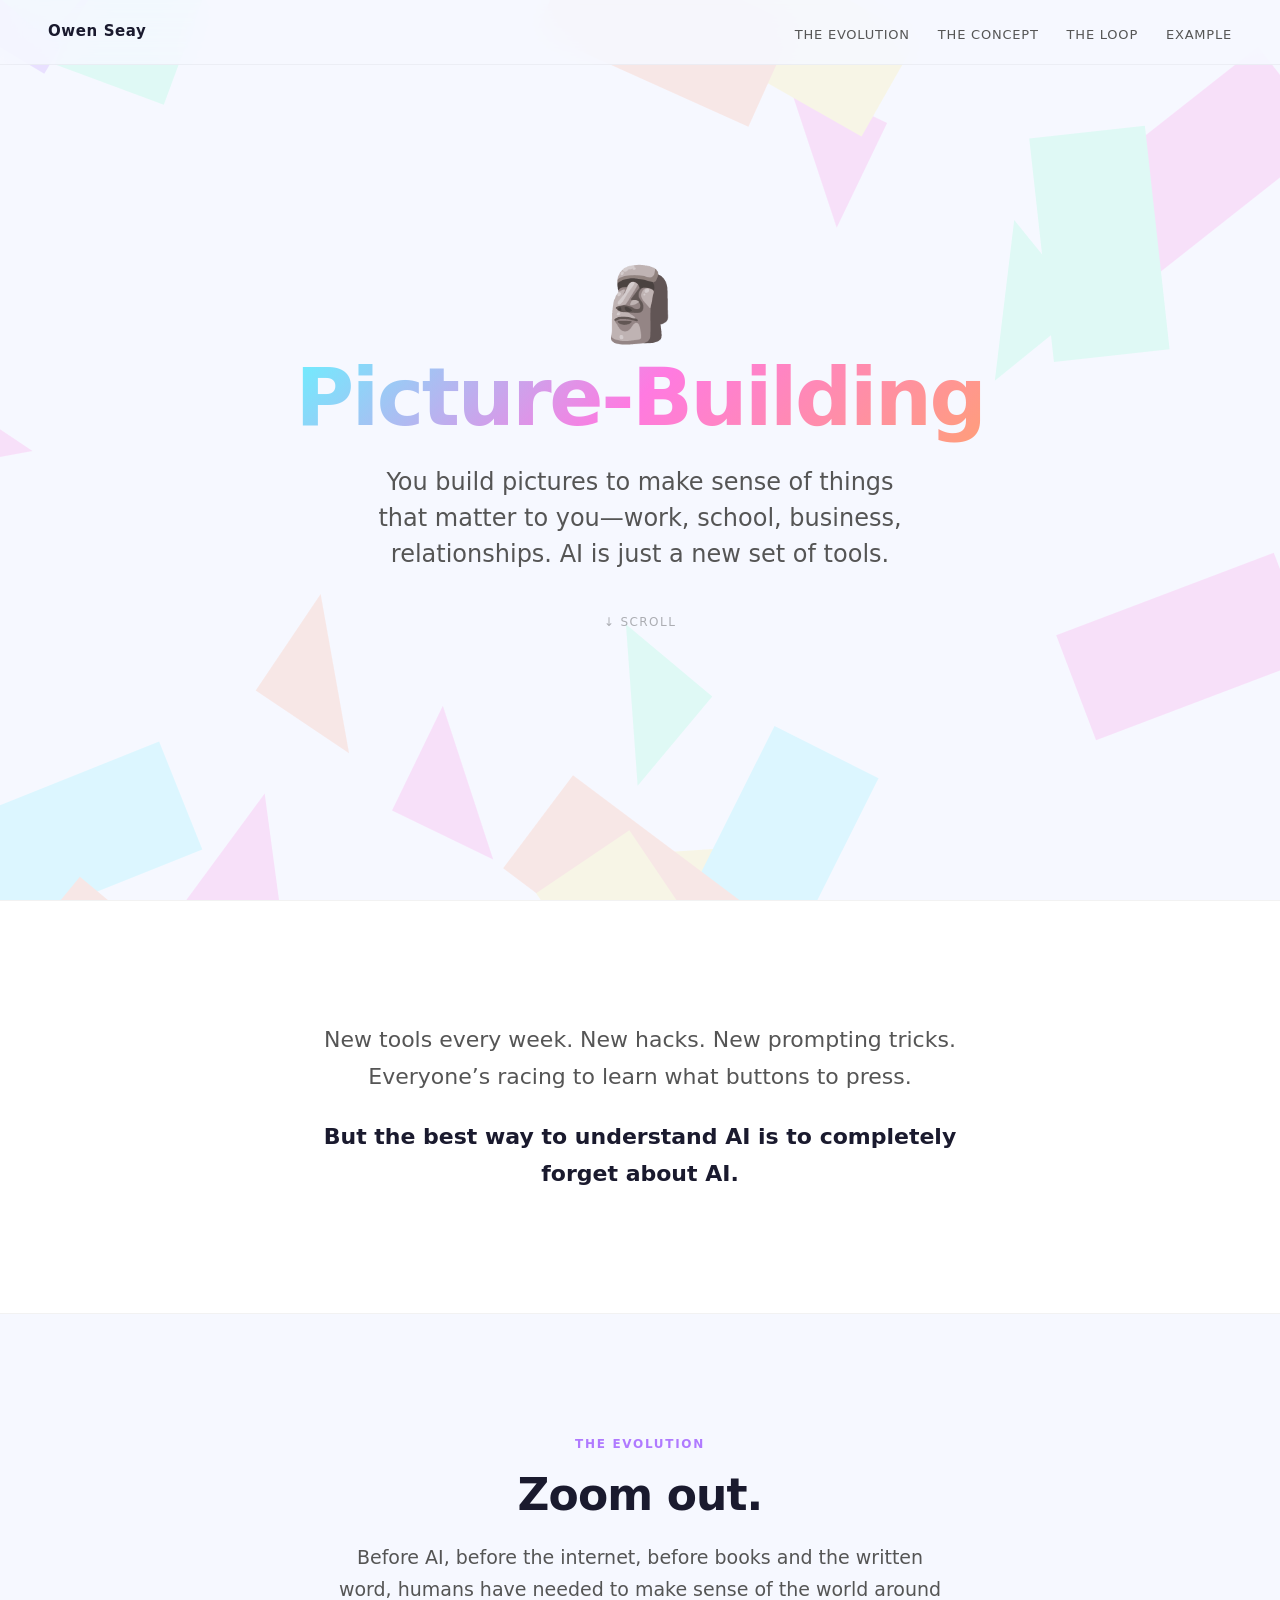
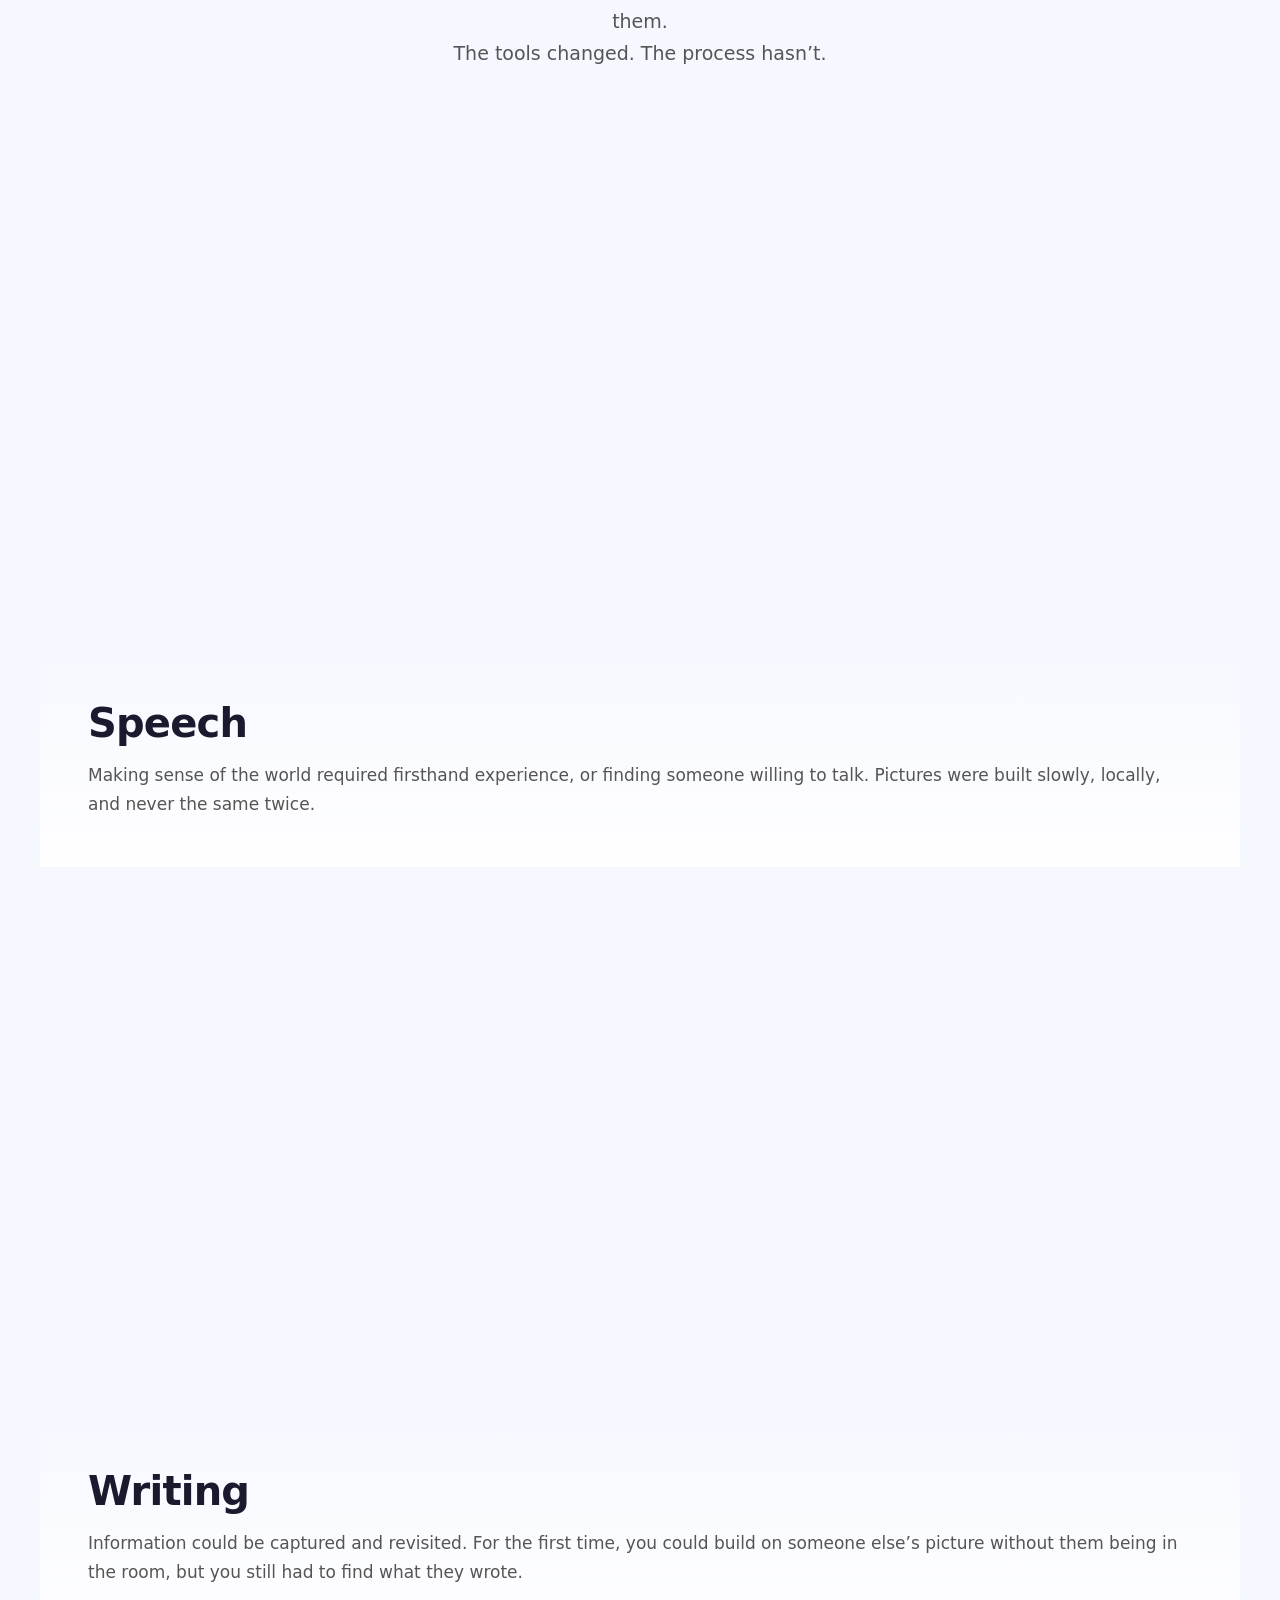
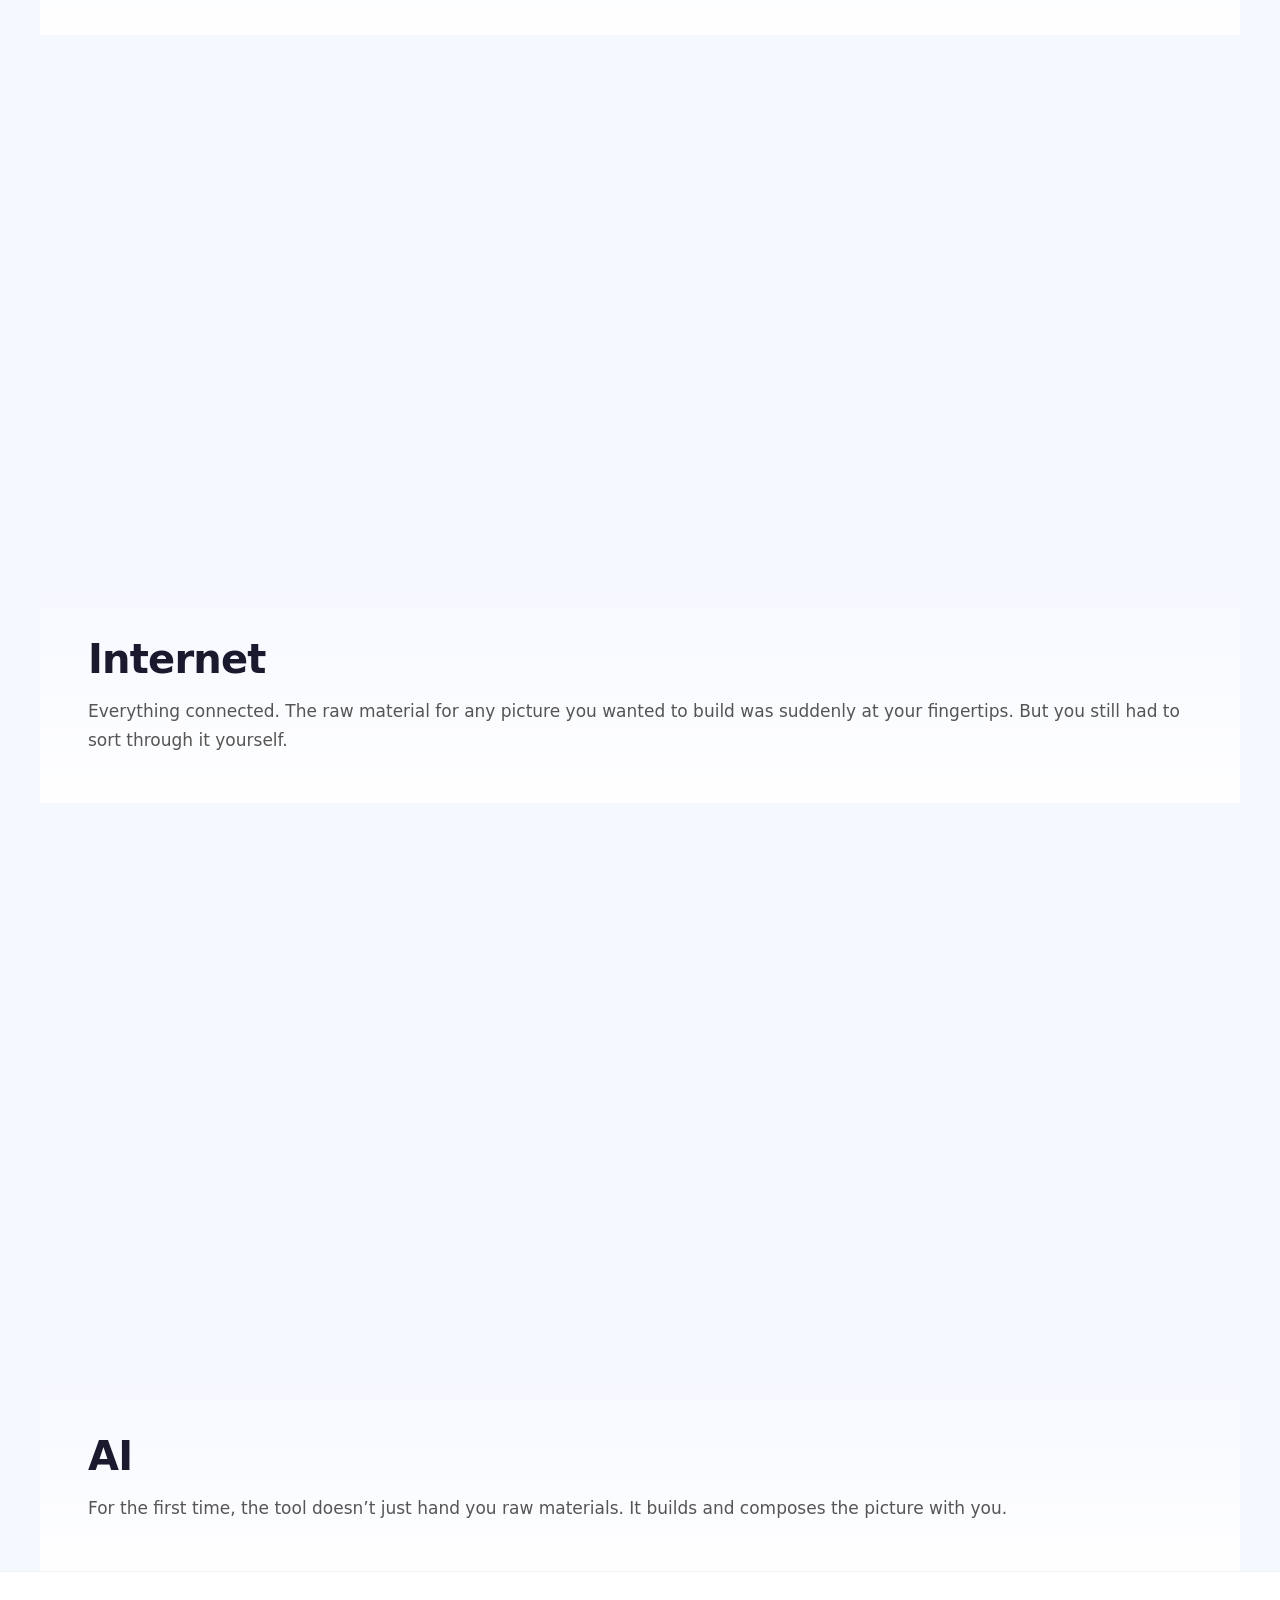
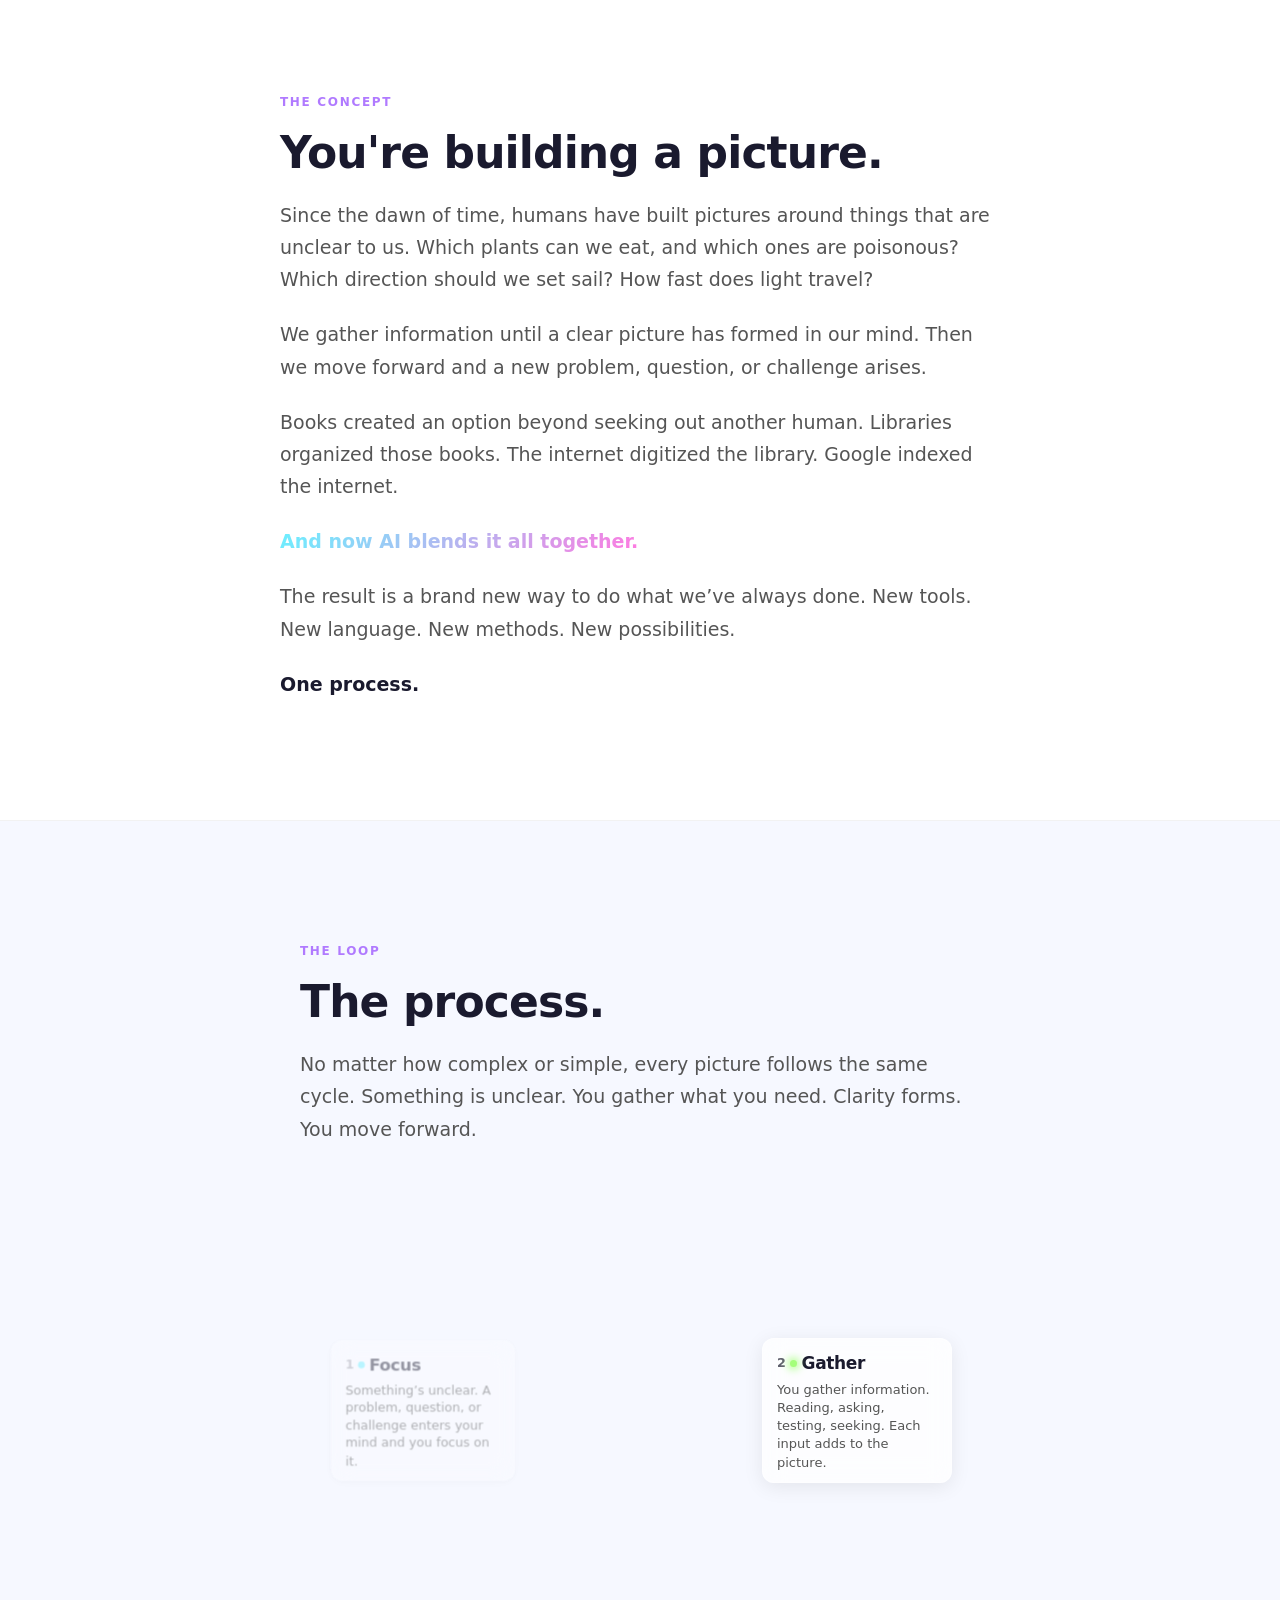
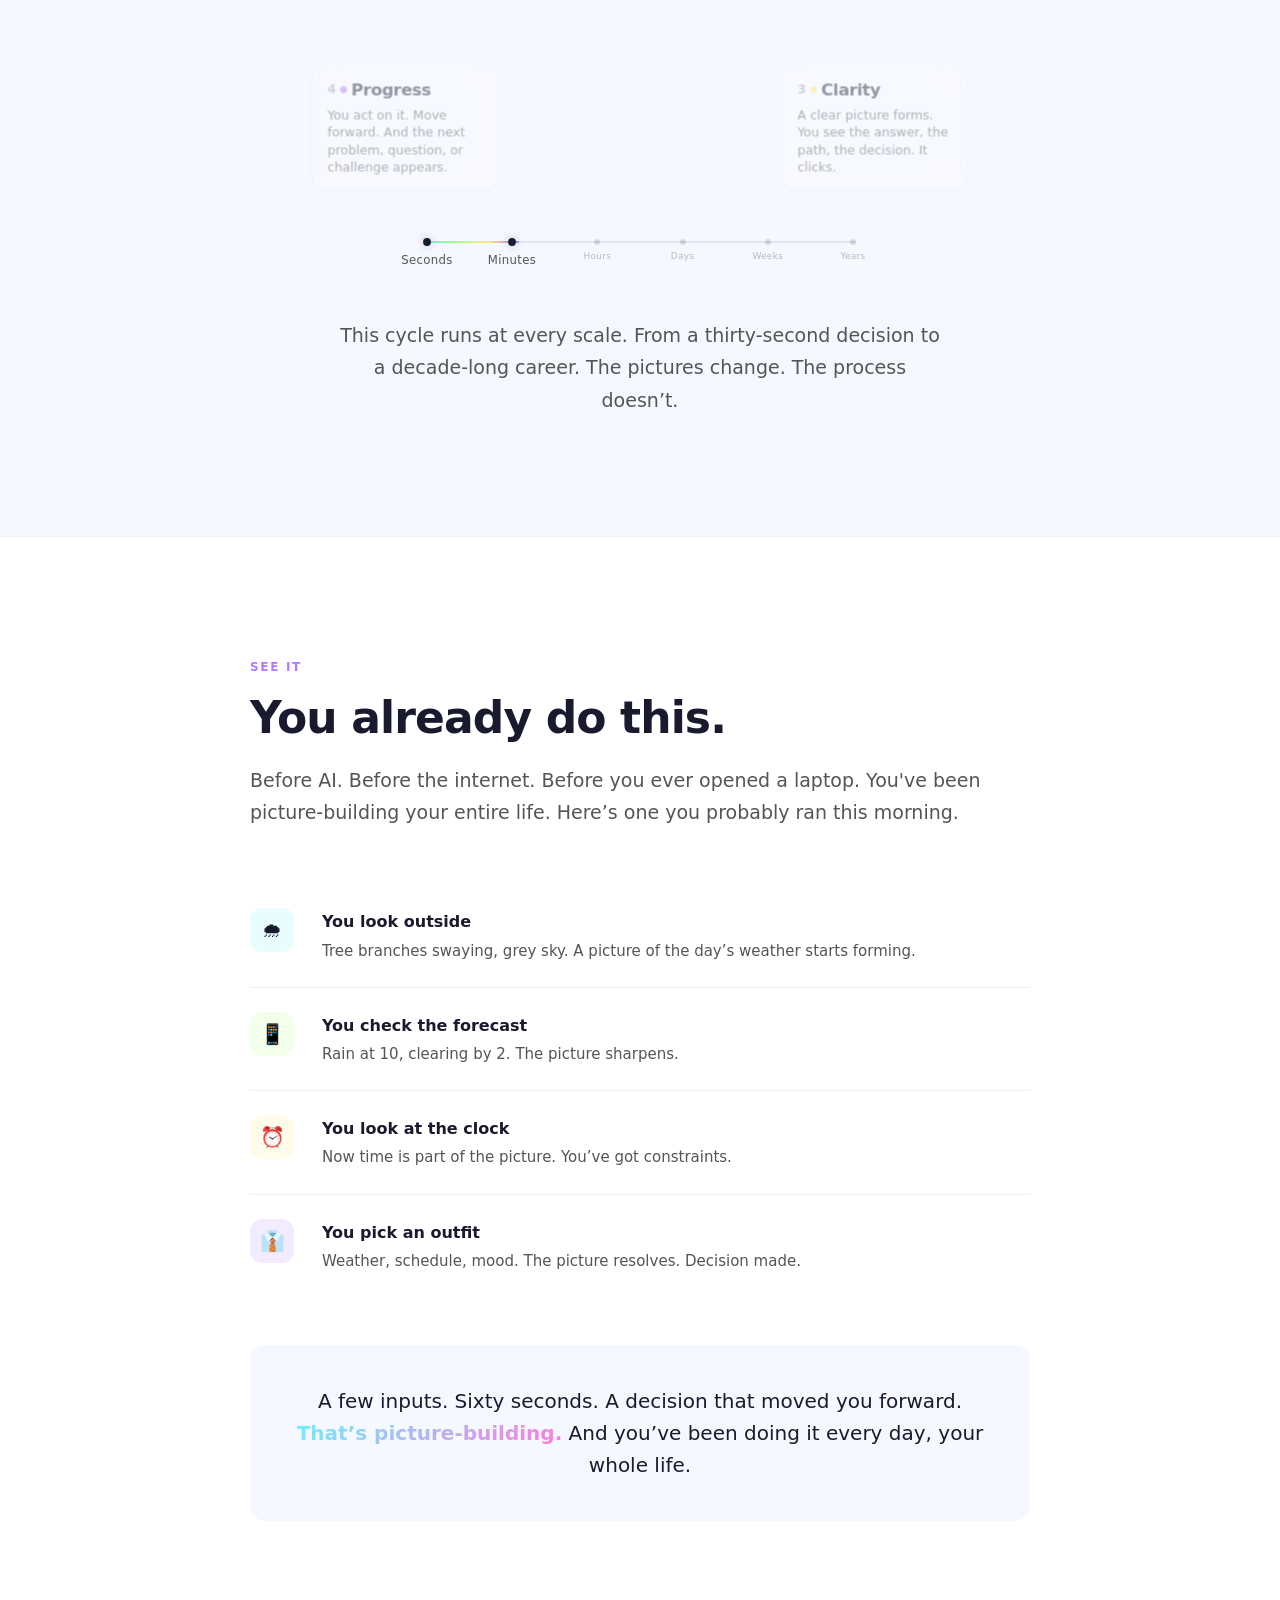
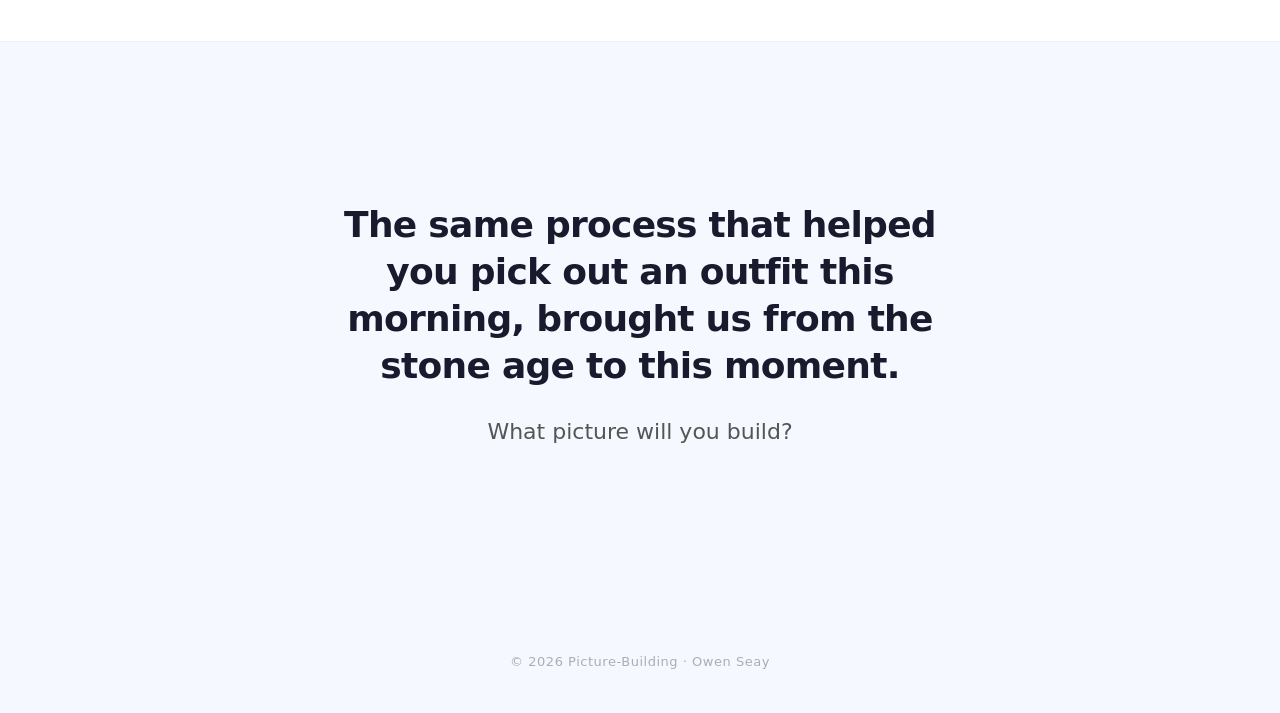
==== picture-building/index.html @ 1e490a8d "Add Picture-Building landing page at /picture-building Co-Authored-By: Claude Opus 4.6 <noreply@anth" ====
<!DOCTYPE html>
<html lang="en">
<head>
  <meta charset="UTF-8" />
  <meta name="viewport" content="width=device-width, initial-scale=1" />
  <title>Picture-Building &mdash; Owen Seay</title>
  <meta name="description" content="You build pictures to make sense of things that matter to you. AI is just a new set of tools." />
  <meta property="og:title" content="Picture-Building" />
  <meta property="og:description" content="You build pictures to make sense of things that matter to you. AI is just a new set of tools." />
  <meta property="og:type" content="website" />
  <meta name="twitter:card" content="summary_large_image" />
  <meta name="twitter:title" content="Picture-Building" />
  <meta name="twitter:description" content="You build pictures to make sense of things that matter to you. AI is just a new set of tools." />
  <style>
    :root {
      --bg: #f6f8ff;
      --fg: #1a1a2e;
      --fg-light: #555;
      --accent-cyan: #6bf0ff;
      --accent-green: #a4ff7a;
      --accent-yellow: #ffea7a;
      --accent-orange: #ff9e7a;
      --accent-purple: #b07aff;
      --accent-pink: #ff7ae1;
      --accent-teal: #7affc9;
      --section-pad: clamp(60px, 10vw, 120px);
      --content-max: 800px;
    }

    *, *::before, *::after { box-sizing: border-box; margin: 0; padding: 0; }

    html {
      scroll-behavior: smooth;
      -webkit-font-smoothing: antialiased;
      -moz-osx-font-smoothing: grayscale;
    }

    body {
      background: var(--bg);
      color: var(--fg);
      font-family: system-ui, -apple-system, 'Segoe UI', Roboto, Helvetica, Arial, sans-serif;
      font-size: clamp(16px, 1.8vw, 19px);
      line-height: 1.7;
      overflow-x: hidden;
    }

    /* ── NAV ── */
    nav {
      position: fixed;
      top: 0; left: 0; right: 0;
      z-index: 100;
      display: flex;
      justify-content: space-between;
      align-items: center;
      padding: 16px clamp(20px, 4vw, 48px);
      background: rgba(246, 248, 255, 0.85);
      backdrop-filter: blur(16px);
      -webkit-backdrop-filter: blur(16px);
      border-bottom: 1px solid rgba(0,0,0,0.04);
      transition: opacity 0.3s;
    }
    nav .logo {
      font-weight: 700;
      font-size: 15px;
      letter-spacing: 0.04em;
      color: var(--fg);
      text-decoration: none;
    }
    nav .nav-links {
      display: flex;
      gap: 28px;
      list-style: none;
    }
    nav .nav-links a {
      font-size: 13px;
      font-weight: 500;
      letter-spacing: 0.06em;
      text-transform: uppercase;
      color: var(--fg-light);
      text-decoration: none;
      transition: color 0.2s;
    }
    nav .nav-links a:hover { color: var(--fg); }

    /* ── HERO ── */
    .hero {
      position: relative;
      min-height: 100vh;
      display: flex;
      flex-direction: column;
      justify-content: center;
      align-items: center;
      text-align: center;
      padding: var(--section-pad) 24px;
      overflow: hidden;
    }
    .hero canvas {
      position: absolute;
      top: 0; left: 0;
      width: 100%; height: 100%;
      opacity: 0.18;
      pointer-events: none;
    }
    .hero-content {
      position: relative;
      z-index: 2;
      max-width: 720px;
    }
    .hero-emoji {
      font-size: clamp(48px, 8vw, 72px);
      line-height: 1;
      margin-bottom: 16px;
    }
    .hero h1 {
      font-size: clamp(42px, 7vw, 80px);
      font-weight: 800;
      line-height: 1.05;
      letter-spacing: -0.03em;
      margin-bottom: 24px;
    }
    .hero h1 .gradient-text {
      background: linear-gradient(135deg, var(--accent-cyan), var(--accent-pink), var(--accent-orange));
      -webkit-background-clip: text;
      -webkit-text-fill-color: transparent;
      background-clip: text;
    }
    .hero .subtitle {
      font-size: clamp(18px, 2.4vw, 24px);
      line-height: 1.5;
      color: var(--fg-light);
      font-weight: 400;
      max-width: 560px;
      margin: 0 auto 40px;
    }
    .hero .scroll-hint {
      font-size: 12px;
      letter-spacing: 0.12em;
      text-transform: uppercase;
      color: rgba(0,0,0,0.3);
      animation: pulse-down 2s ease-in-out infinite;
    }
    @keyframes pulse-down {
      0%, 100% { transform: translateY(0); opacity: 0.4; }
      50% { transform: translateY(6px); opacity: 0.7; }
    }

    /* ── SECTIONS ── */
    section {
      padding: var(--section-pad) 24px;
    }
    .section-inner {
      max-width: var(--content-max);
      margin: 0 auto;
    }

    /* ── THE PROBLEM ── */
    .problem {
      background: #fff;
      border-top: 1px solid rgba(0,0,0,0.05);
      border-bottom: 1px solid rgba(0,0,0,0.05);
    }
    .problem .section-inner {
      max-width: 680px;
      text-align: center;
    }
    .problem p {
      font-size: clamp(18px, 2.2vw, 22px);
      line-height: 1.7;
      color: var(--fg-light);
    }
    .problem p strong {
      color: var(--fg);
      font-weight: 600;
    }

    /* ── SECTION LABELS ── */
    .section-label {
      font-size: 12px;
      font-weight: 600;
      letter-spacing: 0.14em;
      text-transform: uppercase;
      color: var(--accent-purple);
      margin-bottom: 16px;
    }
    .section-title {
      font-size: clamp(28px, 4.5vw, 44px);
      font-weight: 700;
      line-height: 1.15;
      letter-spacing: -0.02em;
      margin-bottom: 20px;
    }
    .section-body {
      color: var(--fg-light);
      max-width: 620px;
    }
    .section-body p + p {
      margin-top: 1em;
    }

    /* ── EVOLUTION TIMELINE ── */
    .evolution {
      padding-bottom: 0;
    }
    .evolution .section-inner {
      max-width: 960px;
      text-align: center;
      margin-bottom: clamp(40px, 6vw, 80px);
    }
    .evolution .section-body {
      margin: 0 auto;
      text-align: center;
    }

    .eras {
      display: grid;
      grid-template-columns: 1fr;
      gap: clamp(24px, 4vw, 48px);
      max-width: 1200px;
      margin: 0 auto;
    }
    .era {
      position: relative;
      width: 100%;
      overflow: hidden;
      max-height: 80vh;
    }
    .era canvas {
      display: block;
      width: 100%;
      aspect-ratio: 4 / 3;
      max-height: 80vh;
      object-fit: contain;
    }
    .era-overlay {
      position: absolute;
      bottom: 0; left: 0; right: 0;
      padding: clamp(20px, 4vw, 48px) clamp(24px, 4vw, 48px);
      background: linear-gradient(to top, rgba(255,255,255,0.95) 0%, rgba(255,255,255,0) 100%);
      pointer-events: none;
    }
    .era-name {
      font-size: clamp(24px, 4vw, 40px);
      font-weight: 700;
      letter-spacing: -0.02em;
      margin-bottom: 4px;
    }
    .era-desc {
      font-size: clamp(14px, 1.8vw, 17px);
      color: var(--fg-light);
      font-weight: 400;
    }

    /* ── THE CONCEPT ── */
    .concept {
      background: #fff;
      border-top: 1px solid rgba(0,0,0,0.05);
      border-bottom: 1px solid rgba(0,0,0,0.05);
    }
    .concept .section-inner {
      max-width: 720px;
    }
    .concept-text p {
      color: var(--fg-light);
    }
    .concept-text p + p {
      margin-top: 1.2em;
    }
    .concept-text p strong {
      color: var(--fg);
    }

    /* ── THE LOOP (How I AI) ── */
    .loop {
      background: var(--bg);
    }
    .loop .section-inner {
      max-width: 900px;
    }
    .loop-intro {
      max-width: 680px;
      margin: 0 auto clamp(40px, 6vw, 64px);
    }
    .loop-intro p {
      color: var(--fg-light);
    }
    .loop-vis {
      position: relative;
      width: 100%;
      max-width: 600px;
      margin: 0 auto;
    }
    .loop-vis canvas {
      display: block;
      width: 100%;
      aspect-ratio: 1 / 1;
    }
    .loop-phases {
      position: absolute;
      inset: 0;
      pointer-events: none;
    }
    .loop-phase {
      position: absolute;
      pointer-events: auto;
      padding: 10px 14px;
      border-radius: 12px;
      background: rgba(255,255,255,0.55);
      backdrop-filter: blur(12px);
      -webkit-backdrop-filter: blur(12px);
      border: 1px solid rgba(255,255,255,0.45);
      box-shadow: 0 2px 12px rgba(0,0,0,0.06);
      transition: opacity 0.8s ease, transform 0.8s ease, box-shadow 0.8s ease, background 0.8s ease;
      opacity: 0.45;
      transform: scale(0.97);
    }
    .loop-phase.active {
      opacity: 1;
      transform: scale(1);
      background: rgba(255,255,255,0.72);
      box-shadow: 0 4px 20px rgba(0,0,0,0.08);
    }
    /* Top-left: Frame */
    .loop-phase:nth-child(1) {
      top: 16%;
      left: -2%;
    }
    /* Top-right: Collaborate */
    .loop-phase:nth-child(2) {
      top: 16%;
      right: -2%;
    }
    /* Bottom-right: Picture */
    .loop-phase:nth-child(3) {
      bottom: 28%;
      right: -5%;
    }
    /* Bottom-left: Progress */
    .loop-phase:nth-child(4) {
      bottom: 28%;
      left: -5%;
    }
    .loop-phase h3 {
      font-size: clamp(13px, 1.8vw, 17px);
      font-weight: 700;
      letter-spacing: -0.02em;
      margin-bottom: 3px;
      color: var(--fg);
      white-space: nowrap;
    }
    .phase-num {
      display: inline-block;
      font-size: 0.75em;
      font-weight: 600;
      opacity: 0.4;
      margin-right: 4px;
      vertical-align: middle;
      position: relative;
      top: -1px;
    }
    .loop-phase.active .phase-num {
      opacity: 0.7;
    }
    .loop-phase .phase-dot {
      display: inline-block;
      width: 7px; height: 7px;
      border-radius: 50%;
      margin-right: 5px;
      vertical-align: middle;
      position: relative;
      top: -1px;
      transition: box-shadow 0.8s ease;
    }
    .loop-phase.active .phase-dot {
      box-shadow: 0 0 8px 2px currentColor;
    }
    .loop-phase:nth-child(1) .phase-dot { background: var(--accent-cyan); color: var(--accent-cyan); }
    .loop-phase:nth-child(2) .phase-dot { background: var(--accent-green); color: var(--accent-green); }
    .loop-phase:nth-child(3) .phase-dot { background: var(--accent-yellow); color: var(--accent-yellow); }
    .loop-phase:nth-child(4) .phase-dot { background: var(--accent-purple); color: var(--accent-purple); }
    .loop-phase p {
      font-size: clamp(10px, 1.3vw, 13px);
      color: var(--fg-light);
      line-height: 1.4;
      max-width: 160px;
      margin: 0;
    }
    /* Timeline bar */
    .loop-timeline {
      position: relative;
      width: 72%;
      margin: 32px auto 0;
      padding-bottom: 22px;
    }
    .timeline-track {
      position: relative;
      height: 2px;
      background: rgba(0,0,0,0.08);
      border-radius: 1px;
      overflow: hidden;
    }
    .timeline-fill {
      position: absolute;
      left: 0; top: 0; bottom: 0;
      width: 0%;
      border-radius: 1px;
      background: linear-gradient(90deg,
        var(--accent-cyan), var(--accent-green),
        var(--accent-yellow), var(--accent-purple));
      transition: width 0.08s linear;
    }
    .timeline-nodes {
      display: flex;
      justify-content: space-between;
      position: relative;
      top: -4px;
    }
    .timeline-node {
      position: relative;
      width: 6px; height: 6px;
      border-radius: 50%;
      background: rgba(0,0,0,0.12);
      transition: background 0.4s ease, box-shadow 0.4s ease, transform 0.4s ease;
    }
    .timeline-node.lit {
      background: var(--fg);
      transform: scale(1.3);
      box-shadow: 0 0 6px 1px rgba(100,100,140,0.25);
    }
    .timeline-node::after {
      content: attr(data-label);
      position: absolute;
      top: 10px;
      left: 50%;
      transform: translateX(-50%);
      font-size: 9px;
      letter-spacing: 0.03em;
      color: rgba(0,0,0,0.25);
      white-space: nowrap;
      transition: color 0.4s ease;
    }
    .timeline-node.lit::after {
      color: var(--fg-light);
    }

    @media (max-width: 600px) {
      .loop-phases {
        position: relative !important;
        inset: auto !important;
        display: grid;
        grid-template-columns: 1fr 1fr;
        gap: 10px;
        margin-top: 24px;
        pointer-events: auto;
      }
      .loop-phase,
      .loop-phase:nth-child(1),
      .loop-phase:nth-child(2),
      .loop-phase:nth-child(3),
      .loop-phase:nth-child(4) {
        position: relative !important;
        top: auto !important; bottom: auto !important;
        left: auto !important; right: auto !important;
        padding: 10px 12px;
        border-radius: 10px;
        opacity: 0.55;
        transform: none;
      }
      .loop-phase.active {
        transform: none;
      }
      .loop-phase p {
        font-size: 11px;
        max-width: none;
      }
      .loop-vis { max-width: 400px; }
      .loop-timeline { width: 85%; }
      .timeline-node::after { font-size: 7px; }
    }

    /* ── EXAMPLE ── */
    .example {
      background: #fff;
      border-top: 1px solid rgba(0,0,0,0.05);
      border-bottom: 1px solid rgba(0,0,0,0.05);
    }
    .example .section-inner {
      max-width: 780px;
    }
    .example-intro {
      margin-bottom: clamp(32px, 5vw, 56px);
    }
    .example-intro p {
      color: var(--fg-light);
    }
    .example-steps {
      display: grid;
      gap: 0;
      position: relative;
    }
    .example-step {
      display: grid;
      grid-template-columns: 56px 1fr;
      gap: 16px;
      padding: 24px 0;
      border-bottom: 1px solid rgba(0,0,0,0.06);
    }
    .example-step:last-child { border-bottom: none; }
    .example-step .step-icon {
      width: 44px; height: 44px;
      border-radius: 12px;
      display: grid;
      place-items: center;
      font-size: 20px;
      flex-shrink: 0;
    }
    .example-step:nth-child(1) .step-icon { background: rgba(107, 240, 255, 0.15); }
    .example-step:nth-child(2) .step-icon { background: rgba(164, 255, 122, 0.15); }
    .example-step:nth-child(3) .step-icon { background: rgba(255, 234, 122, 0.15); }
    .example-step:nth-child(4) .step-icon { background: rgba(176, 122, 255, 0.15); }
    .example-step h4 {
      font-size: 16px;
      font-weight: 600;
      margin-bottom: 4px;
    }
    .example-step p {
      font-size: 15px;
      color: var(--fg-light);
      line-height: 1.55;
    }
    .example-punchline {
      margin-top: clamp(32px, 5vw, 48px);
      padding: clamp(24px, 4vw, 40px);
      background: var(--bg);
      border-radius: 16px;
      text-align: center;
    }
    .example-punchline p {
      font-size: clamp(17px, 2vw, 20px);
      line-height: 1.6;
      color: var(--fg);
      font-weight: 500;
    }
    .example-punchline p strong {
      background: linear-gradient(135deg, var(--accent-cyan), var(--accent-pink));
      -webkit-background-clip: text;
      -webkit-text-fill-color: transparent;
      background-clip: text;
    }

    /* ── KICKER ── */
    .kicker {
      text-align: center;
      padding: clamp(80px, 14vw, 160px) 24px;
    }
    .kicker .section-inner {
      max-width: 640px;
    }
    .kicker blockquote {
      font-size: clamp(22px, 3.5vw, 36px);
      font-weight: 700;
      line-height: 1.3;
      letter-spacing: -0.02em;
      border: none;
      padding: 0;
      margin: 0 0 20px;
    }
    .kicker .attr {
      font-size: 14px;
      color: var(--fg-light);
      letter-spacing: 0.04em;
    }

    /* ── FOOTER ── */
    footer {
      text-align: center;
      padding: 40px 24px;
      font-size: 13px;
      color: rgba(0,0,0,0.3);
      letter-spacing: 0.04em;
    }

    /* ── RESPONSIVE ── */
    @media (max-width: 600px) {
      nav .nav-links { gap: 16px; }
      nav .nav-links a { font-size: 11px; }
      .loop-steps { grid-template-columns: 1fr; }
      .example-step { grid-template-columns: 44px 1fr; gap: 12px; }
    }

    /* ── FADE-IN ANIMATION ── */
    .fade-in {
      opacity: 0;
      transform: translateY(24px);
      transition: opacity 0.6s ease-out, transform 0.6s ease-out;
    }
    .fade-in.visible {
      opacity: 1;
      transform: translateY(0);
    }
  </style>
</head>
<body>

  <!-- NAV -->
  <nav>
    <a href="#" class="logo">Owen Seay</a>
    <ul class="nav-links">
      <li><a href="#evolution">The Evolution</a></li>
      <li><a href="#concept">The Concept</a></li>
      <li><a href="#loop">The Loop</a></li>
      <li><a href="#example">Example</a></li>
    </ul>
  </nav>

  <!-- HERO -->
  <section class="hero">
    <canvas id="hero-canvas"></canvas>
    <div class="hero-content fade-in">
      <div class="hero-emoji">&#x1F5FF;</div>
      <h1><span class="gradient-text">Picture-Building</span></h1>
      <p class="subtitle">You build pictures to make sense of things that matter to you&mdash;work, school, business, relationships. AI is just a new set of tools.</p>
      <div class="scroll-hint">&darr; Scroll</div>
    </div>
  </section>

  <!-- THE PROBLEM -->
  <section class="problem">
    <div class="section-inner fade-in">
      <p>New tools every week. New hacks. New prompting tricks. Everyone&rsquo;s racing to learn what buttons to press.</p>
      <p style="margin-top:1em;"><strong>But the best way to understand AI is to completely forget about AI.</strong></p>
    </div>
  </section>

  <!-- THE EVOLUTION -->
  <section class="evolution" id="evolution">
    <div class="section-inner fade-in">
      <div class="section-label">The Evolution</div>
      <h2 class="section-title">Zoom out.</h2>
      <div class="section-body">
        <p>Before AI, before the internet, before books and the written word, humans have needed to make sense of the world around them.<br>The tools changed. The process hasn&rsquo;t.</p>
      </div>
    </div>

    <div class="eras">
      <!-- Speech -->
      <div class="era fade-in">
        <canvas id="era-speech" data-era="speech"></canvas>
        <div class="era-overlay">
          <div class="era-name">Speech</div>
          <div class="era-desc">Making sense of the world required firsthand experience, or finding someone willing to talk. Pictures were built slowly, locally, and never the same twice.</div>
        </div>
      </div>

      <!-- Writing -->
      <div class="era fade-in">
        <canvas id="era-writing" data-era="writing"></canvas>
        <div class="era-overlay">
          <div class="era-name">Writing</div>
          <div class="era-desc">Information could be captured and revisited. For the first time, you could build on someone else&rsquo;s picture without them being in the room, but you still had to find what they wrote.</div>
        </div>
      </div>

      <!-- Internet -->
      <div class="era fade-in">
        <canvas id="era-internet" data-era="internet"></canvas>
        <div class="era-overlay">
          <div class="era-name">Internet</div>
          <div class="era-desc">Everything connected. The raw material for any picture you wanted to build was suddenly at your fingertips. But you still had to sort through it yourself.</div>
        </div>
      </div>

      <!-- AI -->
      <div class="era fade-in">
        <canvas id="era-ai" data-era="ai"></canvas>
        <div class="era-overlay">
          <div class="era-name">AI</div>
          <div class="era-desc">For the first time, the tool doesn&rsquo;t just hand you raw materials. It builds and composes the picture with you.</div>
        </div>
      </div>
    </div>
  </section>

  <!-- THE CONCEPT -->
  <section class="concept" id="concept">
    <div class="section-inner fade-in">
      <div class="section-label">The Concept</div>
      <h2 class="section-title">You're building a picture.</h2>
      <div class="concept-text">
        <p>Since the dawn of time, humans have built pictures around things that are unclear to us. Which plants can we eat, and which ones are poisonous? Which direction should we set sail? How fast does light travel?</p>
        <p>We gather information until a clear picture has formed in our mind. Then we move forward and a new problem, question, or challenge arises.</p>
        <p>Books created an option beyond seeking out another human. Libraries organized those books. The internet digitized the library. Google indexed the internet.</p>
        <p><strong style="background: linear-gradient(135deg, var(--accent-cyan), var(--accent-pink)); -webkit-background-clip: text; -webkit-text-fill-color: transparent; background-clip: text;">And now AI blends it all together.</strong></p>
        <p>The result is a brand new way to do what we&rsquo;ve always done. New tools. New language. New methods. New possibilities.</p>
        <p><strong>One process.</strong></p>
      </div>
    </div>
  </section>

  <!-- THE LOOP (How I AI) -->
  <section class="loop" id="loop">
    <div class="section-inner">
      <div class="loop-intro fade-in">
        <div class="section-label">The Loop</div>
        <h2 class="section-title">The process.</h2>
        <p>No matter how complex or simple, every picture follows the same cycle. Something is unclear. You gather what you need. Clarity forms. You move forward.</p>
      </div>

      <div class="loop-vis fade-in">
        <canvas id="loop-canvas"></canvas>
        <div class="loop-timeline">
          <div class="timeline-track">
            <div class="timeline-fill"></div>
          </div>
          <div class="timeline-nodes">
            <div class="timeline-node" data-label="Seconds"></div>
            <div class="timeline-node" data-label="Minutes"></div>
            <div class="timeline-node" data-label="Hours"></div>
            <div class="timeline-node" data-label="Days"></div>
            <div class="timeline-node" data-label="Weeks"></div>
            <div class="timeline-node" data-label="Years"></div>
          </div>
        </div>
        <div class="loop-phases">
          <div class="loop-phase active">
            <h3><span class="phase-num">1</span><span class="phase-dot"></span>Focus</h3>
            <p>Something&rsquo;s unclear. A problem, question, or challenge enters your mind and you focus on it.</p>
          </div>
          <div class="loop-phase">
            <h3><span class="phase-num">2</span><span class="phase-dot"></span>Gather</h3>
            <p>You gather information. Reading, asking, testing, seeking. Each input adds to the picture.</p>
          </div>
          <div class="loop-phase">
            <h3><span class="phase-num">3</span><span class="phase-dot"></span>Clarity</h3>
            <p>A clear picture forms. You see the answer, the path, the decision. It clicks.</p>
          </div>
          <div class="loop-phase">
            <h3><span class="phase-num">4</span><span class="phase-dot"></span>Progress</h3>
            <p>You act on it. Move forward. And the next problem, question, or challenge appears.</p>
          </div>
        </div>
        <div class="loop-footer fade-in" style="max-width:620px; margin:clamp(32px,5vw,48px) auto 0; text-align:center;">
          <p style="color:var(--fg-light);">This cycle runs at every scale. From a thirty-second decision to a decade-long career. The pictures change. The process doesn&rsquo;t.</p>
        </div>
      </div>
    </div>
  </section>

  <!-- EXAMPLE -->
  <section class="example" id="example">
    <div class="section-inner">
      <div class="example-intro fade-in">
        <div class="section-label">See It</div>
        <h2 class="section-title">You already do this.</h2>
        <p>Before AI. Before the internet. Before you ever opened a laptop. You've been picture-building your entire life. Here&rsquo;s one you probably ran this morning.</p>
      </div>

      <div class="example-steps fade-in">
        <div class="example-step">
          <div class="step-icon">&#x1F327;</div>
          <div>
            <h4>You look outside</h4>
            <p>Tree branches swaying, grey sky. A picture of the day&rsquo;s weather starts forming.</p>
          </div>
        </div>
        <div class="example-step">
          <div class="step-icon">&#x1F4F1;</div>
          <div>
            <h4>You check the forecast</h4>
            <p>Rain at 10, clearing by 2. The picture sharpens.</p>
          </div>
        </div>
        <div class="example-step">
          <div class="step-icon">&#x23F0;</div>
          <div>
            <h4>You look at the clock</h4>
            <p>Now time is part of the picture. You&rsquo;ve got constraints.</p>
          </div>
        </div>
        <div class="example-step">
          <div class="step-icon">&#x1F454;</div>
          <div>
            <h4>You pick an outfit</h4>
            <p>Weather, schedule, mood. The picture resolves. Decision made.</p>
          </div>
        </div>
      </div>

      <div class="example-punchline fade-in">
        <p>A few inputs. Sixty seconds. A decision that moved you forward. <strong style="white-space:nowrap;">That&rsquo;s picture-building.</strong> And you&rsquo;ve been doing it every day, your whole life.</p>
      </div>
    </div>
  </section>

  <!-- KICKER -->
  <section class="kicker">
    <div class="section-inner fade-in">
      <blockquote>The same process that helped you pick out an outfit this morning, brought us from the stone age to this moment.</blockquote>
      <p style="margin-top:24px; font-size:clamp(18px,2.5vw,22px); color:var(--fg-light);">What picture will you build?</p>
    </div>
  </section>

  <!-- FOOTER -->
  <footer>
    <p>&copy; 2026 Picture-Building &middot; Owen Seay</p>
  </footer>

  <!-- ═══════════════════════════════════════════ -->
  <!-- SCRIPTS -->
  <!-- ═══════════════════════════════════════════ -->
  <script>
    // ── Intersection Observer for fade-in ──
    const observer = new IntersectionObserver((entries) => {
      entries.forEach(entry => {
        if (entry.isIntersecting) {
          entry.target.classList.add('visible');
        }
      });
    }, { threshold: 0.15 });

    document.querySelectorAll('.fade-in').forEach(el => observer.observe(el));

    // ── Shared constants ──
    const COLORS = ["#6bf0ff","#a4ff7a","#ffea7a","#ff9e7a","#b07aff","#ff7ae1","#7affc9"];
    const clamp = (v,a,b) => Math.max(a, Math.min(b, v));
    const lerp = (a,b,t) => a + (b - a) * t;
    const easeOutCubic = t => 1 - Math.pow(1 - t, 3);
    const easeInOutCubic = t => t < 0.5 ? 4*t*t*t : 1 - Math.pow(-2*t + 2, 3) / 2;

    // ── Canvas visibility tracking ──
    const canvasVisible = new Map();
    const canvasObserver = new IntersectionObserver((entries) => {
      entries.forEach(entry => {
        canvasVisible.set(entry.target, entry.isIntersecting);
      });
    }, { threshold: 0 });

    function trackCanvas(canvas) {
      canvasVisible.set(canvas, true);
      canvasObserver.observe(canvas);
    }

    function gridForSize(w, h, minCells, maxCells, divisor) {
      const area = w * h;
      const targetCells = clamp(Math.round(area / divisor), minCells, maxCells);
      const rows = Math.max(6, Math.round(Math.sqrt(targetCells * 3 / 4)));
      const cols = Math.max(8, Math.round(rows * 4 / 3));
      return { cols, rows, cellW: w / cols, cellH: h / rows };
    }
    function cellPolygon(x,y,w,h) { return [{x,y},{x:x+w,y},{x:x+w,y:y+h},{x,y:y+h}]; }
    function centroidOf(poly) { let sx=0,sy=0; for(const p of poly){sx+=p.x;sy+=p.y;} return {x:sx/poly.length,y:sy/poly.length}; }

    function setupCanvas(canvas) {
      const cssW = canvas.clientWidth;
      const cssH = canvas.clientHeight || cssW * 3 / 4;
      const dpr = Math.min(2, window.devicePixelRatio || 1);
      canvas.width = Math.floor(cssW * dpr);
      canvas.height = Math.floor(cssH * dpr);
      const ctx = canvas.getContext('2d');
      ctx.setTransform(dpr, 0, 0, dpr, 0, 0);
      return { ctx, w: cssW, h: cssH };
    }

    // ── HERO CANVAS (ambient AI animation) ──
    (function() {
      const canvas = document.getElementById('hero-canvas');
      let ctx, W, H;
      let gradCanvas, gctx, blurCanvas, bctx;
      let shapes, cycleStart, lastT = 0;
      const ASSEMBLE = 4000, HOLD = 1200, BREAK = 1900;
      const CYCLE = ASSEMBLE + HOLD + BREAK;

      function init() {
        const r = setupCanvas(canvas);
        ctx = r.ctx; W = r.w; H = r.h;
        gradCanvas = document.createElement('canvas');
        gradCanvas.width = Math.floor(W); gradCanvas.height = Math.floor(H);
        gctx = gradCanvas.getContext('2d');
        blurCanvas = document.createElement('canvas');
        blurCanvas.width = gradCanvas.width; blurCanvas.height = gradCanvas.height;
        bctx = blurCanvas.getContext('2d');
        reshuffle();
      }

      function makePieces() {
        const grid = gridForSize(W, H, 48, 144, 14000);
        const occ = Array.from({length:grid.rows},()=>Array(grid.cols).fill(false));
        const pieces = []; let id = 0;
        for(let r=0;r<grid.rows;r++) for(let c=0;c<grid.cols;c++) {
          if(occ[r][c]) continue;
          const cx=c*grid.cellW, cy=r*grid.cellH;
          const canR=c+1<grid.cols&&!occ[r][c+1], canD=r+1<grid.rows&&!occ[r+1][c];
          const roll=Math.random();
          if(roll<0.28&&canR){ add([{x:cx,y:cy},{x:cx+grid.cellW*2,y:cy},{x:cx+grid.cellW*2,y:cy+grid.cellH},{x:cx,y:cy+grid.cellH}]); occ[r][c]=occ[r][c+1]=true; }
          else if(roll<0.46&&canD){ add([{x:cx,y:cy},{x:cx+grid.cellW,y:cy},{x:cx+grid.cellW,y:cy+grid.cellH*2},{x:cx,y:cy+grid.cellH*2}]); occ[r][c]=occ[r+1][c]=true; }
          else if(roll<0.72){ const cl=cellPolygon(cx,cy,grid.cellW,grid.cellH); if(Math.random()<0.5){add([cl[0],cl[1],cl[3]]);add([cl[1],cl[2],cl[3]]);}else{add([cl[0],cl[2],cl[3]]);add([cl[0],cl[1],cl[2]]);} occ[r][c]=true; }
          else { add(cellPolygon(cx,cy,grid.cellW,grid.cellH)); occ[r][c]=true; }
        }
        function add(poly) {
          const center=centroidOf(poly);
          const sX=Math.random()*W, sY=Math.random()*H;
          const oR=Math.max(W,H)*(0.6+Math.random()*0.6);
          const th=Math.random()*Math.PI*2;
          const sR=(Math.random()*2-1)*Math.PI;
          pieces.push({id:id++,poly,center,color:COLORS[Math.floor(Math.random()*COLORS.length)],start:{x:sX,y:sY,rot:sR},broken:{x:center.x+Math.cos(th)*oR,y:center.y+Math.sin(th)*oR,rot:sR*1.2}});
        }
        return pieces;
      }

      function rebuildGrad() {
        const w=gradCanvas.width, h=gradCanvas.height;
        gctx.clearRect(0,0,w,h);
        gctx.globalCompositeOperation='lighter';
        for(const p of shapes) {
          let minx=Infinity,miny=Infinity,maxx=-Infinity,maxy=-Infinity;
          for(const v of p.poly){if(v.x<minx)minx=v.x;if(v.y<miny)miny=v.y;if(v.x>maxx)maxx=v.x;if(v.y>maxy)maxy=v.y;}
          const s=Math.hypot(maxx-minx,maxy-miny), r0=s*0.28, r1=s*0.75;
          const grad=gctx.createRadialGradient(p.center.x,p.center.y,Math.max(1,r0),p.center.x,p.center.y,Math.max(r1,r0+1));
          grad.addColorStop(0,p.color); grad.addColorStop(1,'rgba(0,0,0,0)');
          gctx.fillStyle=grad; gctx.beginPath(); gctx.arc(p.center.x,p.center.y,r1,0,Math.PI*2); gctx.fill();
        }
        bctx.clearRect(0,0,blurCanvas.width,blurCanvas.height);
        bctx.filter='blur(24px)'; bctx.drawImage(gradCanvas,0,0); bctx.filter='none';
        gctx.globalCompositeOperation='source-over';
        gctx.clearRect(0,0,w,h); gctx.drawImage(blurCanvas,0,0);
      }

      function reshuffle(now=performance.now()) { shapes=makePieces(); cycleStart=now; rebuildGrad(); }

      function frame(now) {
        requestAnimationFrame(frame);
        if (!canvasVisible.get(canvas)) return;
        const t=(now-cycleStart)%CYCLE;
        let alpha=0;
        if(t<ASSEMBLE) alpha=easeOutCubic(t/ASSEMBLE);
        else if(t<ASSEMBLE+HOLD) alpha=1;
        else { const td=(t-(ASSEMBLE+HOLD))/BREAK; alpha=1-easeInOutCubic(td); }
        const inBreak=t>=ASSEMBLE+HOLD;
        const posAlpha=inBreak?1:alpha;
        const raw=clamp((alpha-0.6)/0.5,0,1);
        let blend=raw*raw*(3-2*raw);
        if(inBreak) blend=1;

        ctx.clearRect(0,0,W,H);
        ctx.save(); ctx.globalAlpha=1-blend*0.85;
        const sorted=[...shapes].sort((a,b)=>a.center.y-b.center.y);
        for(const item of sorted) {
          const {poly,start,broken,center,color}=item;
          const ix1=lerp(start.x,center.x,posAlpha), iy1=lerp(start.y,center.y,posAlpha);
          const ix=lerp(ix1,broken.x,1-posAlpha), iy=lerp(iy1,broken.y,1-posAlpha);
          const rot1=lerp(start.rot,0,easeOutCubic(posAlpha)), rot=lerp(rot1,broken.rot,1-posAlpha);
          ctx.save(); ctx.translate(ix,iy); ctx.rotate(rot);
          ctx.beginPath(); for(let i=0;i<poly.length;i++){const px=poly[i].x-center.x,py=poly[i].y-center.y;if(i===0)ctx.moveTo(px,py);else ctx.lineTo(px,py);} ctx.closePath();
          ctx.fillStyle=color; ctx.fill(); ctx.restore();
        }
        ctx.restore();
        if(blend>0) { ctx.save(); ctx.globalAlpha=blend; const glow=1+0.02*Math.sin((now/600)%(Math.PI*2)); ctx.filter=`brightness(${glow})`; ctx.drawImage(gradCanvas,0,0,W,H); ctx.filter='none'; ctx.restore(); }
        let fadeOut=0;
        if(inBreak){const td=(t-(ASSEMBLE+HOLD))/BREAK;fadeOut=easeInOutCubic(clamp(td,0,1));}
        if(fadeOut>0){ctx.save();ctx.globalAlpha=fadeOut;ctx.fillStyle='#fff';ctx.fillRect(0,0,W,H);ctx.restore();}
        if(t+16<lastT) reshuffle(now);
        lastT=t;
      }
      init();
      trackCanvas(canvas);
      requestAnimationFrame(frame);
      window.addEventListener('resize', () => { init(); });
    })();


    // ── LOOP DIAGRAM: Broken Ring with Head & Tail ──
    // A thick arc (~340°) with a gap. The head (leading edge) is bright and glows,
    // the tail (trailing edge) fades out. The head position illuminates each label
    // as it passes through the cardinal points: top=Frame, right=Collaborate,
    // bottom=Picture, left=Progress.
    (function() {
      const canvas = document.getElementById('loop-canvas');
      if (!canvas) return;
      let ctx, W, H, cx, cy, outerR, innerR, midR, thickness;

      // Phase colors: cyan, green, yellow, purple
      const PC = [
        [150, 245, 255],  // cyan   – Frame (top)
        [190, 255, 165],  // green  – Collaborate (right)
        [255, 240, 165],  // yellow – Picture (bottom)
        [200, 170, 255],  // purple – Progress (left)
      ];

      const ROTATION_PERIOD = 14000; // ms per full revolution
      const GAP_ANGLE = 0.35;        // radians (~20°) gap size
      const ARC_LENGTH = Math.PI * 2 - GAP_ANGLE; // visible arc
      const TAIL_FADE = 0.18;        // fraction of arc that fades at tail
      const HEAD_GLOW_SIZE = 0.06;   // fraction of arc for head glow

      const phaseEls = document.querySelectorAll('.loop-phase');
      let lastPhase = -1;

      // Timeline bar elements
      const timelineFill = document.querySelector('.timeline-fill');
      const timelineNodes = document.querySelectorAll('.timeline-node');
      const NODE_COUNT = timelineNodes.length;
      let lastLitNode = -1;

      // Corner angles (canvas coords): top-left, top-right, bottom-right, bottom-left
      const CARDINAL = [-Math.PI*3/4, -Math.PI/4, Math.PI/4, Math.PI*3/4];

      function init() {
        const cssW = canvas.clientWidth;
        const cssH = cssW;
        const dpr = Math.min(2, window.devicePixelRatio || 1);
        canvas.width = Math.floor(cssW * dpr);
        canvas.height = Math.floor(cssH * dpr);
        ctx = canvas.getContext('2d');
        ctx.setTransform(dpr, 0, 0, dpr, 0, 0);
        W = cssW; H = cssH;
        cx = W / 2; cy = H / 2;

        const ringSize = Math.min(W, H) * 0.42;
        outerR = ringSize;
        innerR = ringSize * 0.60;
        midR = (outerR + innerR) / 2;
        thickness = outerR - innerR;
      }

      // Get color at a normalized position (0..1) around the 4-color wheel
      function wheelColor(t) {
        const n = PC.length;
        const scaled = t * n;
        const i = Math.floor(scaled) % n;
        const j = (i + 1) % n;
        const f = scaled - Math.floor(scaled);
        const s = f * f * (3 - 2 * f); // smoothstep
        return [
          PC[i][0] + (PC[j][0] - PC[i][0]) * s,
          PC[i][1] + (PC[j][1] - PC[i][1]) * s,
          PC[i][2] + (PC[j][2] - PC[i][2]) * s,
        ];
      }

      function setActivePhase(idx) {
        if (idx === lastPhase) return;
        lastPhase = idx;
        phaseEls.forEach((el, i) => el.classList.toggle('active', i === idx));
      }

      // Normalize angle to [0, 2PI)
      function normAngle(a) { return ((a % (Math.PI*2)) + Math.PI*2) % (Math.PI*2); }

      // Offscreen canvas for compositing (avoids alpha stacking artifacts)
      let offCanvas, offCtx;

      function initOffscreen() {
        offCanvas = document.createElement('canvas');
        offCanvas.width = canvas.width;
        offCanvas.height = canvas.height;
        offCtx = offCanvas.getContext('2d');
      }

      function frame(now) {
        requestAnimationFrame(frame);
        if (!canvasVisible.get(canvas)) return;

        // Head angle rotates clockwise continuously. Starts at top (-PI/2).
        const progress = (now % ROTATION_PERIOD) / ROTATION_PERIOD;
        const headAngle = -Math.PI/2 + progress * Math.PI * 2;
        // Tail is behind the head by ARC_LENGTH
        const tailAngle = headAngle - ARC_LENGTH;

        // Active phase = whichever cardinal point the head most recently passed
        const headNorm = normAngle(headAngle);
        // Check each cardinal: which one did the head most recently cross?
        let bestPhase = 0, bestDist = Infinity;
        for (let i = 0; i < 4; i++) {
          const cNorm = normAngle(CARDINAL[i]);
          // Angular distance the head has traveled past this cardinal (CW)
          const dist = normAngle(headNorm - cNorm);
          if (dist < bestDist) { bestDist = dist; bestPhase = i; }
        }
        setActivePhase(bestPhase);

        ctx.clearRect(0, 0, W, H);

        // Ensure offscreen canvas matches size
        const dpr = Math.min(2, window.devicePixelRatio || 1);
        if (!offCanvas || offCanvas.width !== canvas.width) initOffscreen();
        offCtx.setTransform(dpr, 0, 0, dpr, 0, 0);
        offCtx.clearRect(0, 0, W, H);

        // Draw the arc at full opacity onto the offscreen canvas
        const segments = 200;
        const segArc = ARC_LENGTH / segments;

        for (let i = 0; i < segments; i++) {
          const angle = tailAngle + (i / segments) * ARC_LENGTH;

          // Color: map the absolute angle to the 4-color wheel
          const colorT = normAngle(angle + Math.PI/2) / (Math.PI * 2);
          const [r, g, b] = wheelColor(colorT);

          // Draw thick arc segment at full opacity
          const a0 = angle - segArc * 0.15;
          const a1 = angle + segArc * 1.15; // slight overlap to avoid gaps

          offCtx.beginPath();
          offCtx.arc(cx, cy, outerR, a0, a1);
          offCtx.arc(cx, cy, innerR, a1, a0, true);
          offCtx.closePath();
          offCtx.fillStyle = `rgb(${Math.round(r)},${Math.round(g)},${Math.round(b)})`;
          offCtx.fill();
        }

        // Apply tail fade as a single erase pass using destination-out
        // This avoids alpha stacking from overlapping segments
        offCtx.save();
        offCtx.globalCompositeOperation = 'destination-out';
        const fadeSegments = Math.ceil(segments * TAIL_FADE);
        const fadeArc = ARC_LENGTH * TAIL_FADE;
        for (let i = 0; i < fadeSegments; i++) {
          const t = i / fadeSegments; // 0 = tail tip, 1 = end of fade zone
          const angle = tailAngle + t * fadeArc;
          const fadeAlpha = 1 - t * t; // inverse quadratic: full erase at tail, none at end

          const a0 = angle - segArc * 0.5;
          const a1 = angle + segArc * 1.5;

          offCtx.beginPath();
          offCtx.arc(cx, cy, outerR + 1, a0, a1);
          offCtx.arc(cx, cy, innerR - 1, a1, a0, true);
          offCtx.closePath();
          offCtx.fillStyle = `rgba(0,0,0,${fadeAlpha})`;
          offCtx.fill();
        }
        offCtx.restore();

        // Composite offscreen result onto main canvas
        ctx.drawImage(offCanvas, 0, 0);

        // Head arrowhead — stout chevron pointing in the direction of travel
        const headColorT = normAngle(headAngle + Math.PI/2) / (Math.PI * 2);
        const [hr, hg, hb] = wheelColor(headColorT);

        // Arrow geometry: tangent direction at head, perpendicular = radial
        const tangentAngle = headAngle + Math.PI / 2; // tangent (CW travel direction)
        const arrowLen = thickness * 0.7;   // how far the tip extends past the arc
        const arrowWidth = thickness * 0.65; // half-width of the base

        // Tip: on the mid-radius, ahead of the arc end
        const tipX = cx + Math.cos(headAngle) * midR + Math.cos(tangentAngle) * arrowLen;
        const tipY = cy + Math.sin(headAngle) * midR + Math.sin(tangentAngle) * arrowLen;

        // Base corners: outer and inner edges of the ring at the head angle
        const baseOutX = cx + Math.cos(headAngle) * (midR + arrowWidth);
        const baseOutY = cy + Math.sin(headAngle) * (midR + arrowWidth);
        const baseInX = cx + Math.cos(headAngle) * (midR - arrowWidth);
        const baseInY = cy + Math.sin(headAngle) * (midR - arrowWidth);

        // Draw filled arrow
        ctx.save();
        ctx.beginPath();
        ctx.moveTo(tipX, tipY);
        ctx.lineTo(baseOutX, baseOutY);
        ctx.lineTo(baseInX, baseInY);
        ctx.closePath();
        ctx.fillStyle = `rgb(${Math.round(hr)},${Math.round(hg)},${Math.round(hb)})`;
        ctx.fill();
        ctx.restore();

        // Soft glow behind the arrowhead
        const hx = cx + Math.cos(headAngle) * midR;
        const hy = cy + Math.sin(headAngle) * midR;
        const glowSize = thickness * 1.6;
        const headGlow = ctx.createRadialGradient(hx, hy, thickness * 0.1, hx, hy, glowSize);
        headGlow.addColorStop(0, `rgba(${Math.round(hr)},${Math.round(hg)},${Math.round(hb)},0.35)`);
        headGlow.addColorStop(0.5, `rgba(${Math.round(hr)},${Math.round(hg)},${Math.round(hb)},0.1)`);
        headGlow.addColorStop(1, `rgba(${Math.round(hr)},${Math.round(hg)},${Math.round(hb)},0)`);
        ctx.fillStyle = headGlow;
        ctx.beginPath();
        ctx.arc(hx, hy, glowSize, 0, Math.PI * 2);
        ctx.fill();

        // Outer edge highlight
        ctx.save();
        ctx.beginPath();
        ctx.arc(cx, cy, outerR, tailAngle, headAngle);
        ctx.arc(cx, cy, outerR - 1, headAngle, tailAngle, true);
        ctx.closePath();
        ctx.fillStyle = 'rgba(255,255,255,0.15)';
        ctx.fill();

        // Inner edge shadow
        ctx.beginPath();
        ctx.arc(cx, cy, innerR + 1, tailAngle, headAngle);
        ctx.arc(cx, cy, innerR, headAngle, tailAngle, true);
        ctx.closePath();
        ctx.fillStyle = 'rgba(0,0,0,0.06)';
        ctx.fill();
        ctx.restore();

        // Ambient glow behind entire ring
        ctx.save();
        ctx.globalCompositeOperation = 'destination-over';
        const ambR = outerR * 1.12;
        const amb = ctx.createRadialGradient(cx, cy, outerR * 0.85, cx, cy, ambR);
        amb.addColorStop(0, 'rgba(180,180,220,0.08)');
        amb.addColorStop(1, 'rgba(180,180,220,0)');
        ctx.fillStyle = amb;
        ctx.beginPath();
        ctx.arc(cx, cy, ambR, 0, Math.PI * 2);
        ctx.fill();
        ctx.restore();

        // ── Timeline bar update ──
        if (timelineFill) {
          timelineFill.style.width = (progress * 100) + '%';
        }
        // Spread 6 nodes evenly across 0%–90% so all are reachable
        let newLit = -1;
        for (let i = 0; i < NODE_COUNT; i++) {
          const nodePos = (i / (NODE_COUNT - 1)) * 0.9;
          if (progress >= nodePos) newLit = i;
        }
        if (newLit !== lastLitNode) {
          lastLitNode = newLit;
          timelineNodes.forEach((n, i) => n.classList.toggle('lit', i <= newLit));
        }
      }

      init();
      trackCanvas(canvas);
      requestAnimationFrame(frame);
      window.addEventListener('resize', () => { init(); });
    })();


    // ── ERA: WRITING ──
    (function() {
      const canvas = document.getElementById('era-writing');
      let ctx, W, H, shapes, cycleStart, lastT = 0;
      const ASSEMBLE=3100, HOLD=2500, BREAK=1900, CYCLE=ASSEMBLE+HOLD+BREAK;

      function init() {
        const r = setupCanvas(canvas); ctx=r.ctx; W=r.w; H=r.h;
        reshuffle();
      }
      function makePieces() {
        const grid=gridForSize(W,H,64,196,12000);
        const pieces=[]; let id=0;
        for(let r=0;r<grid.rows;r++) for(let c=0;c<grid.cols;c++){
          const poly=cellPolygon(c*grid.cellW,r*grid.cellH,grid.cellW,grid.cellH);
          const center=centroidOf(poly);
          const color=COLORS[(r+c)%COLORS.length];
          const leftM=Math.max(0.08*W,grid.cellW*1.5);
          const sX=-leftM-Math.random()*W*0.2, sY=center.y+(Math.random()-0.5)*grid.cellH*0.6;
          const sR=(Math.random()*2-1)*0.25;
          const rightM=Math.max(0.10*W,grid.cellW*2);
          const bX=W+rightM+Math.random()*W*0.2, bY=center.y+(Math.random()-0.5)*grid.cellH*0.8;
          pieces.push({id:id++,poly,center,color,row:r,col:c,grid,start:{x:sX,y:sY,rot:sR},broken:{x:bX,y:bY,rot:sR*1.2}});
        }
        return pieces;
      }
      function reshuffle(now=performance.now()){shapes=makePieces();cycleStart=now;}

      function roundRect(x,y,w,h,r){const rr=Math.min(r,w/2,h/2);ctx.beginPath();ctx.moveTo(x+rr,y);ctx.lineTo(x+w-rr,y);ctx.quadraticCurveTo(x+w,y,x+w,y+rr);ctx.lineTo(x+w,y+h-rr);ctx.quadraticCurveTo(x+w,y+h,x+w-rr,y+h);ctx.lineTo(x+rr,y+h);ctx.quadraticCurveTo(x,y+h,x,y+h-rr);ctx.lineTo(x,y+rr);ctx.quadraticCurveTo(x,y,x+rr,y);ctx.closePath();ctx.fill();}

      function frame(now){
        requestAnimationFrame(frame);
        if (!canvasVisible.get(canvas)) return;
        const t=(now-cycleStart)%CYCLE;
        // backdrop
        ctx.clearRect(0,0,W,H);
        const grid=gridForSize(W,H,64,196,12000);
        const margin=Math.max(0.08*W,grid.cellW*1.5);
        ctx.strokeStyle='rgba(0,0,0,0.06)';ctx.lineWidth=1;
        for(let r=0;r<=grid.rows;r++){const y=r*grid.cellH+0.5;ctx.beginPath();ctx.moveTo(margin,y);ctx.lineTo(W-margin*0.35,y);ctx.stroke();}
        ctx.strokeStyle='rgba(255,0,0,0.12)';ctx.beginPath();ctx.moveTo(margin,0);ctx.lineTo(margin,H);ctx.stroke();

        let alpha=0;
        if(t<ASSEMBLE)alpha=easeOutCubic(t/ASSEMBLE);else if(t<ASSEMBLE+HOLD)alpha=1;else{const td=(t-(ASSEMBLE+HOLD))/BREAK;alpha=1-easeInOutCubic(td);}
        const sorted=[...shapes].sort((a,b)=>(a.col-b.col)||(a.row-b.row));
        for(const item of sorted){
          const {poly,color,start,broken,center,col,row}=item;
          const stagger=0.012;
          const la=clamp((alpha-col*stagger)*1.2,0,1);
          const ix1=lerp(start.x,center.x,la),iy1=lerp(start.y,center.y,la);
          const ix=lerp(ix1,broken.x,1-la),iy=lerp(iy1,broken.y,1-la);
          const rot=lerp(start.rot,0,easeOutCubic(la));
          const pulse=1+Math.sin((now-cycleStart)/CYCLE*Math.PI*2+(item.id%7))*0.008;
          const tileW=poly[1].x-poly[0].x, tileH=poly[3].y-poly[0].y;
          ctx.save();ctx.translate(ix,iy);ctx.rotate(rot);ctx.scale(pulse,pulse);
          ctx.save();ctx.beginPath();for(let i=0;i<poly.length;i++){const px=poly[i].x-center.x,py=poly[i].y-center.y;if(i===0)ctx.moveTo(px,py);else ctx.lineTo(px,py);}ctx.closePath();ctx.clip();
          const inset=Math.min(tileW,tileH)*0.06;const sW=tileW-2*inset,sH=tileH-2*inset,sX=-tileW/2+inset,sY=-tileH/2+inset,rrad=Math.min(sW,sH)*0.18;
          ctx.fillStyle=color;roundRect(sX,sY,sW,sH,rrad);
          if(((row*7+col)%5)===0){ctx.beginPath();const s=Math.min(tileW,tileH)*0.28;ctx.moveTo(-tileW*0.45+inset*0.6,tileH*0.12);ctx.lineTo(-tileW*0.08,tileH*0.12);ctx.lineTo(-tileW*0.45+inset*0.6,tileH*0.12+s);ctx.closePath();ctx.fill();}
          ctx.restore();ctx.restore();
        }
        if(t+16<lastT)reshuffle(now);lastT=t;
      }
      init(); trackCanvas(canvas); requestAnimationFrame(frame);
      window.addEventListener('resize',()=>init());
    })();


    // ── ERA: SPEECH ──
    (function() {
      const canvas = document.getElementById('era-speech');
      let ctx, W, H, shapes, cycleStart, lastT = 0;
      const ASSEMBLE=3600, HOLD=2500, BREAK=1900, CYCLE=ASSEMBLE+HOLD+BREAK;

      function init() { const r=setupCanvas(canvas);ctx=r.ctx;W=r.w;H=r.h;reshuffle(); }
      function makePieces(){
        const grid=gridForSize(W,H,48,144,14000);
        const pieces=[];let id=0;
        for(let r=0;r<grid.rows;r++)for(let c=0;c<grid.cols;c++){
          const poly=cellPolygon(c*grid.cellW,r*grid.cellH,grid.cellW,grid.cellH);
          const center=centroidOf(poly);
          const color=COLORS[Math.floor(Math.random()*COLORS.length)];
          const sX=Math.random()*W,sY=Math.random()*H,sR=(Math.random()*2-1)*Math.PI;
          const oR=Math.max(W,H)*(0.6+Math.random()*0.6),th=Math.random()*Math.PI*2;
          pieces.push({id:id++,poly,center,color,start:{x:sX,y:sY,rot:sR},broken:{x:center.x+Math.cos(th)*oR,y:center.y+Math.sin(th)*oR,rot:sR*1.2}});
        }
        return pieces;
      }
      function reshuffle(now=performance.now()){shapes=makePieces();cycleStart=now;}

      function frame(now){
        requestAnimationFrame(frame);
        if (!canvasVisible.get(canvas)) return;
        const t=(now-cycleStart)%CYCLE;
        ctx.clearRect(0,0,W,H);
        const cxP=W*0.25,cyP=H*0.55;
        ctx.strokeStyle='rgba(0,0,0,0.05)';const offset=(now/20)%80;
        for(let rr=40;rr<Math.max(W,H);rr+=80){ctx.beginPath();ctx.arc(cxP,cyP,rr+offset,0,Math.PI*2);ctx.stroke();}

        let alpha=0;
        if(t<ASSEMBLE)alpha=easeOutCubic(t/ASSEMBLE);else if(t<ASSEMBLE+HOLD)alpha=1;else{const td=(t-(ASSEMBLE+HOLD))/BREAK;alpha=1-easeInOutCubic(td);}
        const sorted=[...shapes].sort((a,b)=>a.center.y-b.center.y);
        for(const item of sorted){
          const {poly,color,start,broken,center}=item;
          const ox=W*0.25,oy=H*0.55;
          const vx=center.x-ox,vy=center.y-oy;
          const baseAngle=Math.atan2(vy,vx),baseR=Math.hypot(vx,vy);
          const spiralAngle=baseAngle+(1-alpha)*1.25*2*Math.PI;
          const spiralRadius=baseR*(0.35+0.65*alpha);
          const sx=ox+Math.cos(spiralAngle)*spiralRadius,sy=oy+Math.sin(spiralAngle)*spiralRadius;
          const ix1=lerp(start.x,sx,alpha),iy1=lerp(start.y,sy,alpha);
          const ix=lerp(ix1,broken.x,1-alpha),iy=lerp(iy1,broken.y,1-alpha);
          const targetRot=baseAngle*0.15;
          const rot1=lerp(start.rot,targetRot,easeOutCubic(alpha)),rot=lerp(rot1,broken.rot,1-alpha);
          const pulse=1+Math.sin((now-cycleStart)/CYCLE*Math.PI*2+(item.id%10))*0.012;
          const tileW=poly[1].x-poly[0].x,tileH=poly[3].y-poly[0].y;
          const tileS=Math.min(tileW,tileH),rad=tileS*(0.38+0.10*alpha);
          ctx.save();ctx.translate(ix,iy);ctx.rotate(rot);ctx.scale(pulse,pulse);
          ctx.save();ctx.beginPath();for(let i=0;i<poly.length;i++){const px=poly[i].x-center.x,py=poly[i].y-center.y;if(i===0)ctx.moveTo(px,py);else ctx.lineTo(px,py);}ctx.closePath();ctx.clip();
          ctx.fillStyle=color;ctx.beginPath();ctx.arc(0,0,rad,0,Math.PI*2);ctx.fill();
          const tailLen=rad*(0.55-0.25*alpha),tailAng=Math.atan2(oy-center.y,ox-center.x),tailW2=rad*(0.30-0.12*alpha);
          ctx.beginPath();ctx.moveTo(0,0);ctx.lineTo(Math.cos(tailAng-0.35)*tailW2,Math.sin(tailAng-0.35)*tailW2);ctx.lineTo(Math.cos(tailAng)*tailLen,Math.sin(tailAng)*tailLen);ctx.lineTo(Math.cos(tailAng+0.35)*tailW2,Math.sin(tailAng+0.35)*tailW2);ctx.closePath();ctx.fill();
          ctx.restore();ctx.restore();
        }
        if(t+16<lastT)reshuffle(now);lastT=t;
      }
      init();trackCanvas(canvas);requestAnimationFrame(frame);
      window.addEventListener('resize',()=>init());
    })();


    // ── ERA: INTERNET ──
    (function() {
      const canvas=document.getElementById('era-internet');
      let ctx,W,H,shapes,cycleStart,lastT=0;
      const ASSEMBLE=4000,HOLD=2500,BREAK=1900,CYCLE=ASSEMBLE+HOLD+BREAK;
      const GAP=0.06;

      function init(){const r=setupCanvas(canvas);ctx=r.ctx;W=r.w;H=r.h;reshuffle();}
      function makePieces(){
        const grid=gridForSize(W,H,48,144,14000);
        const occ=Array.from({length:grid.rows},()=>Array(grid.cols).fill(false));
        const pieces=[];let id=0;
        for(let r=0;r<grid.rows;r++)for(let c=0;c<grid.cols;c++){
          if(occ[r][c])continue;
          const cx=c*grid.cellW,cy=r*grid.cellH;
          const canR=c+1<grid.cols&&!occ[r][c+1],canD=r+1<grid.rows&&!occ[r+1][c];
          const roll=Math.random();
          if(roll<0.28&&canR){add([{x:cx,y:cy},{x:cx+grid.cellW*2,y:cy},{x:cx+grid.cellW*2,y:cy+grid.cellH},{x:cx,y:cy+grid.cellH}]);occ[r][c]=occ[r][c+1]=true;}
          else if(roll<0.46&&canD){add([{x:cx,y:cy},{x:cx+grid.cellW,y:cy},{x:cx+grid.cellW,y:cy+grid.cellH*2},{x:cx,y:cy+grid.cellH*2}]);occ[r][c]=occ[r+1][c]=true;}
          else if(roll<0.72){const cl=cellPolygon(cx,cy,grid.cellW,grid.cellH);if(Math.random()<0.5){add([cl[0],cl[1],cl[3]]);add([cl[1],cl[2],cl[3]]);}else{add([cl[0],cl[2],cl[3]]);add([cl[0],cl[1],cl[2]]);}occ[r][c]=true;}
          else{add(cellPolygon(cx,cy,grid.cellW,grid.cellH));occ[r][c]=true;}
        }
        function add(poly){
          const center=centroidOf(poly);const sX=Math.random()*W,sY=Math.random()*H;
          const oR=Math.max(W,H)*(0.6+Math.random()*0.6),th=Math.random()*Math.PI*2,sR=(Math.random()*2-1)*Math.PI;
          pieces.push({id:id++,poly,center,color:COLORS[Math.floor(Math.random()*COLORS.length)],start:{x:sX,y:sY,rot:sR},broken:{x:center.x+Math.cos(th)*oR,y:center.y+Math.sin(th)*oR,rot:sR*1.2}});
        }
        return pieces;
      }
      function reshuffle(now=performance.now()){shapes=makePieces();cycleStart=now;}

      function frame(now){
        requestAnimationFrame(frame);
        if (!canvasVisible.get(canvas)) return;
        const t=(now-cycleStart)%CYCLE;
        ctx.clearRect(0,0,W,H);
        ctx.strokeStyle='rgba(0,0,0,0.06)';ctx.lineWidth=1;
        const cxP=W*0.5,cyP=H*0.5;const rings=8;const step=Math.min(W,H)/(rings+2);const offset=(now/24)%step;
        for(let i=1;i<=rings;i++){ctx.beginPath();ctx.arc(cxP,cyP,i*step+offset,0,Math.PI*2);ctx.stroke();}

        let alpha=0;
        if(t<ASSEMBLE)alpha=easeOutCubic(t/ASSEMBLE);else if(t<ASSEMBLE+HOLD)alpha=1;else{const td=(t-(ASSEMBLE+HOLD))/BREAK;alpha=1-easeInOutCubic(td);}
        const sorted=[...shapes].sort((a,b)=>a.center.y-b.center.y);
        for(const item of sorted){
          const {poly,start,broken,center,color}=item;
          const ix1=lerp(start.x,center.x,alpha),iy1=lerp(start.y,center.y,alpha);
          const ix=lerp(ix1,broken.x,1-alpha),iy=lerp(iy1,broken.y,1-alpha);
          const rot1=lerp(start.rot,0,easeOutCubic(alpha)),rot=lerp(rot1,broken.rot,1-alpha);
          const pulse=1+Math.sin((now-cycleStart)/CYCLE*Math.PI*2+(item.id%10))*0.015;
          const scale=lerp(1,1-GAP,alpha)*pulse;
          ctx.save();ctx.translate(ix,iy);ctx.rotate(rot);ctx.scale(scale,scale);
          ctx.fillStyle=color;ctx.beginPath();for(let i=0;i<poly.length;i++){const px=poly[i].x-center.x,py=poly[i].y-center.y;if(i===0)ctx.moveTo(px,py);else ctx.lineTo(px,py);}ctx.closePath();ctx.fill();
          ctx.restore();
        }
        if(t+16<lastT)reshuffle(now);lastT=t;
      }
      init();trackCanvas(canvas);requestAnimationFrame(frame);
      window.addEventListener('resize',()=>init());
    })();


    // ── ERA: AI ──
    // No tiles. Colors bleed in from blank canvas like watercolor,
    // each cycle with a different arrangement of color blobs.
    (function() {
      const canvas=document.getElementById('era-ai');
      let ctx,W,H,blobs,cycleStart,lastT=0;
      let bufCanvas,bufCtx;
      const ASSEMBLE=4500,HOLD=2500,BREAK=2000,CYCLE=ASSEMBLE+HOLD+BREAK;
      const BLOB_COUNT=20;

      function init(){
        const r=setupCanvas(canvas);ctx=r.ctx;W=r.w;H=r.h;
        bufCanvas=document.createElement('canvas');
        bufCanvas.width=Math.floor(W);bufCanvas.height=Math.floor(H);
        bufCtx=bufCanvas.getContext('2d');
        reshuffle();
      }

      function makeBlobs(){
        const result=[];
        // Shuffle colors so each cycle has a different arrangement
        const shuffled=[...COLORS].sort(()=>Math.random()-0.5);
        for(let i=0;i<BLOB_COUNT;i++){
          const color=shuffled[i%shuffled.length];
          // Fully random position across the canvas
          const x=Math.random()*W;
          const y=Math.random()*H;
          // Larger blob sizes for more canvas coverage
          const maxR=Math.min(W,H)*(0.25+Math.random()*0.3);
          // Wider stagger so blobs bleed in at noticeably different times
          const delay=Math.random()*0.55;
          // Slow drift direction
          const driftAngle=Math.random()*Math.PI*2;
          const driftSpeed=Math.min(W,H)*(0.01+Math.random()*0.02);
          // Pulse phase offset
          const pulseOffset=Math.random()*Math.PI*2;
          result.push({x,y,maxR,color,delay,driftAngle,driftSpeed,pulseOffset});
        }
        return result;
      }

      function reshuffle(now=performance.now()){blobs=makeBlobs();cycleStart=now;}

      function frame(now){
        requestAnimationFrame(frame);
        if(!canvasVisible.get(canvas))return;
        const t=(now-cycleStart)%CYCLE;

        // Overall alpha: fade in during ASSEMBLE, full during HOLD, fade out during BREAK
        let alpha=0;
        if(t<ASSEMBLE)alpha=easeOutCubic(t/ASSEMBLE);
        else if(t<ASSEMBLE+HOLD)alpha=1;
        else{const td=(t-(ASSEMBLE+HOLD))/BREAK;alpha=1-easeInOutCubic(td);}

        // Draw blobs onto buffer — screen blend keeps colors vivid without washing to white
        bufCtx.clearRect(0,0,W,H);
        bufCtx.globalCompositeOperation='screen';

        const elapsed=t/ASSEMBLE; // how far into the assemble phase (can exceed 1)

        for(const blob of blobs){
          // Each blob has its own staggered entry
          const blobProgress=clamp((elapsed-blob.delay)/(1-blob.delay),0,1);
          const blobAlpha=easeOutCubic(blobProgress);
          if(blobAlpha<=0)continue;

          // Current radius grows as it bleeds in
          const currentR=blob.maxR*(0.3+0.7*blobAlpha);

          // Gentle drift over time
          const totalT=now/1000;
          const dx=Math.cos(blob.driftAngle)*blob.driftSpeed*Math.sin(totalT*0.3+blob.pulseOffset);
          const dy=Math.sin(blob.driftAngle)*blob.driftSpeed*Math.sin(totalT*0.25+blob.pulseOffset+1);

          // Subtle pulse
          const pulse=1+0.08*Math.sin(totalT*0.8+blob.pulseOffset);
          const r=currentR*pulse;

          const cx=blob.x+dx;
          const cy=blob.y+dy;

          // Radial gradient: color center fading to transparent
          const grad=bufCtx.createRadialGradient(cx,cy,r*0.05,cx,cy,r);
          // Parse hex color for rgba
          const hex=blob.color;
          const cr=parseInt(hex.slice(1,3),16);
          const cg=parseInt(hex.slice(3,5),16);
          const cb=parseInt(hex.slice(5,7),16);
          grad.addColorStop(0,`rgba(${cr},${cg},${cb},${0.7*blobAlpha})`);
          grad.addColorStop(0.35,`rgba(${cr},${cg},${cb},${0.45*blobAlpha})`);
          grad.addColorStop(0.7,`rgba(${cr},${cg},${cb},${0.12*blobAlpha})`);
          grad.addColorStop(1,`rgba(${cr},${cg},${cb},0)`);

          bufCtx.fillStyle=grad;
          bufCtx.beginPath();
          bufCtx.arc(cx,cy,r,0,Math.PI*2);
          bufCtx.fill();
        }
        bufCtx.globalCompositeOperation='source-over';

        // Apply blur for the soft watercolor look
        ctx.clearRect(0,0,W,H);
        ctx.save();
        ctx.globalAlpha=alpha;
        ctx.filter='blur(30px)';
        ctx.drawImage(bufCanvas,0,0,W,H);
        ctx.filter='none';

        // Layer a second pass with less blur for some definition in the centers
        ctx.globalAlpha=alpha*0.35;
        ctx.filter='blur(10px)';
        ctx.drawImage(bufCanvas,0,0,W,H);
        ctx.filter='none';
        ctx.restore();

        // Fade to white on break
        if(t>=ASSEMBLE+HOLD){
          const td=(t-(ASSEMBLE+HOLD))/BREAK;
          const fadeOut=easeInOutCubic(clamp(td,0,1));
          if(fadeOut>0){ctx.save();ctx.globalAlpha=fadeOut;ctx.fillStyle='#fff';ctx.fillRect(0,0,W,H);ctx.restore();}
        }

        if(t+16<lastT)reshuffle(now);
        lastT=t;
      }
      init();trackCanvas(canvas);requestAnimationFrame(frame);
      window.addEventListener('resize',()=>init());
    })();

  </script>
</body>
</html>
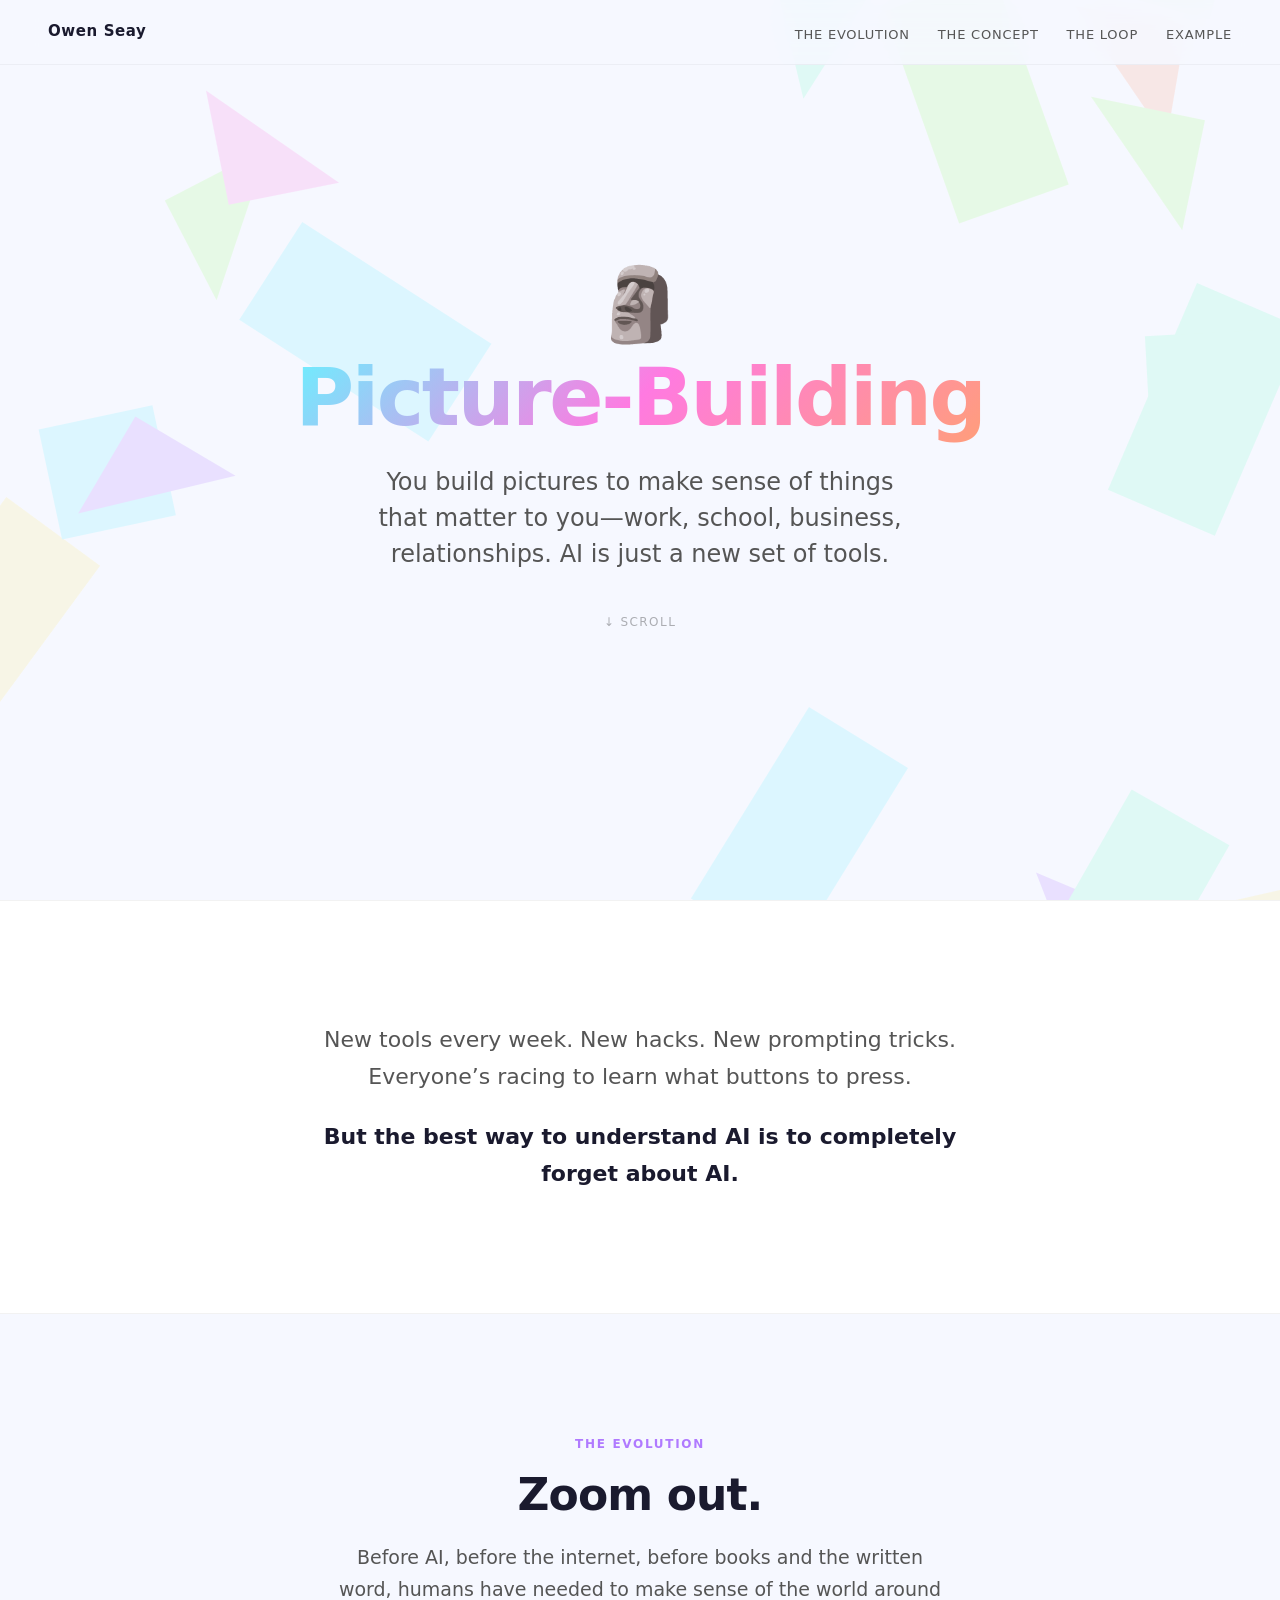
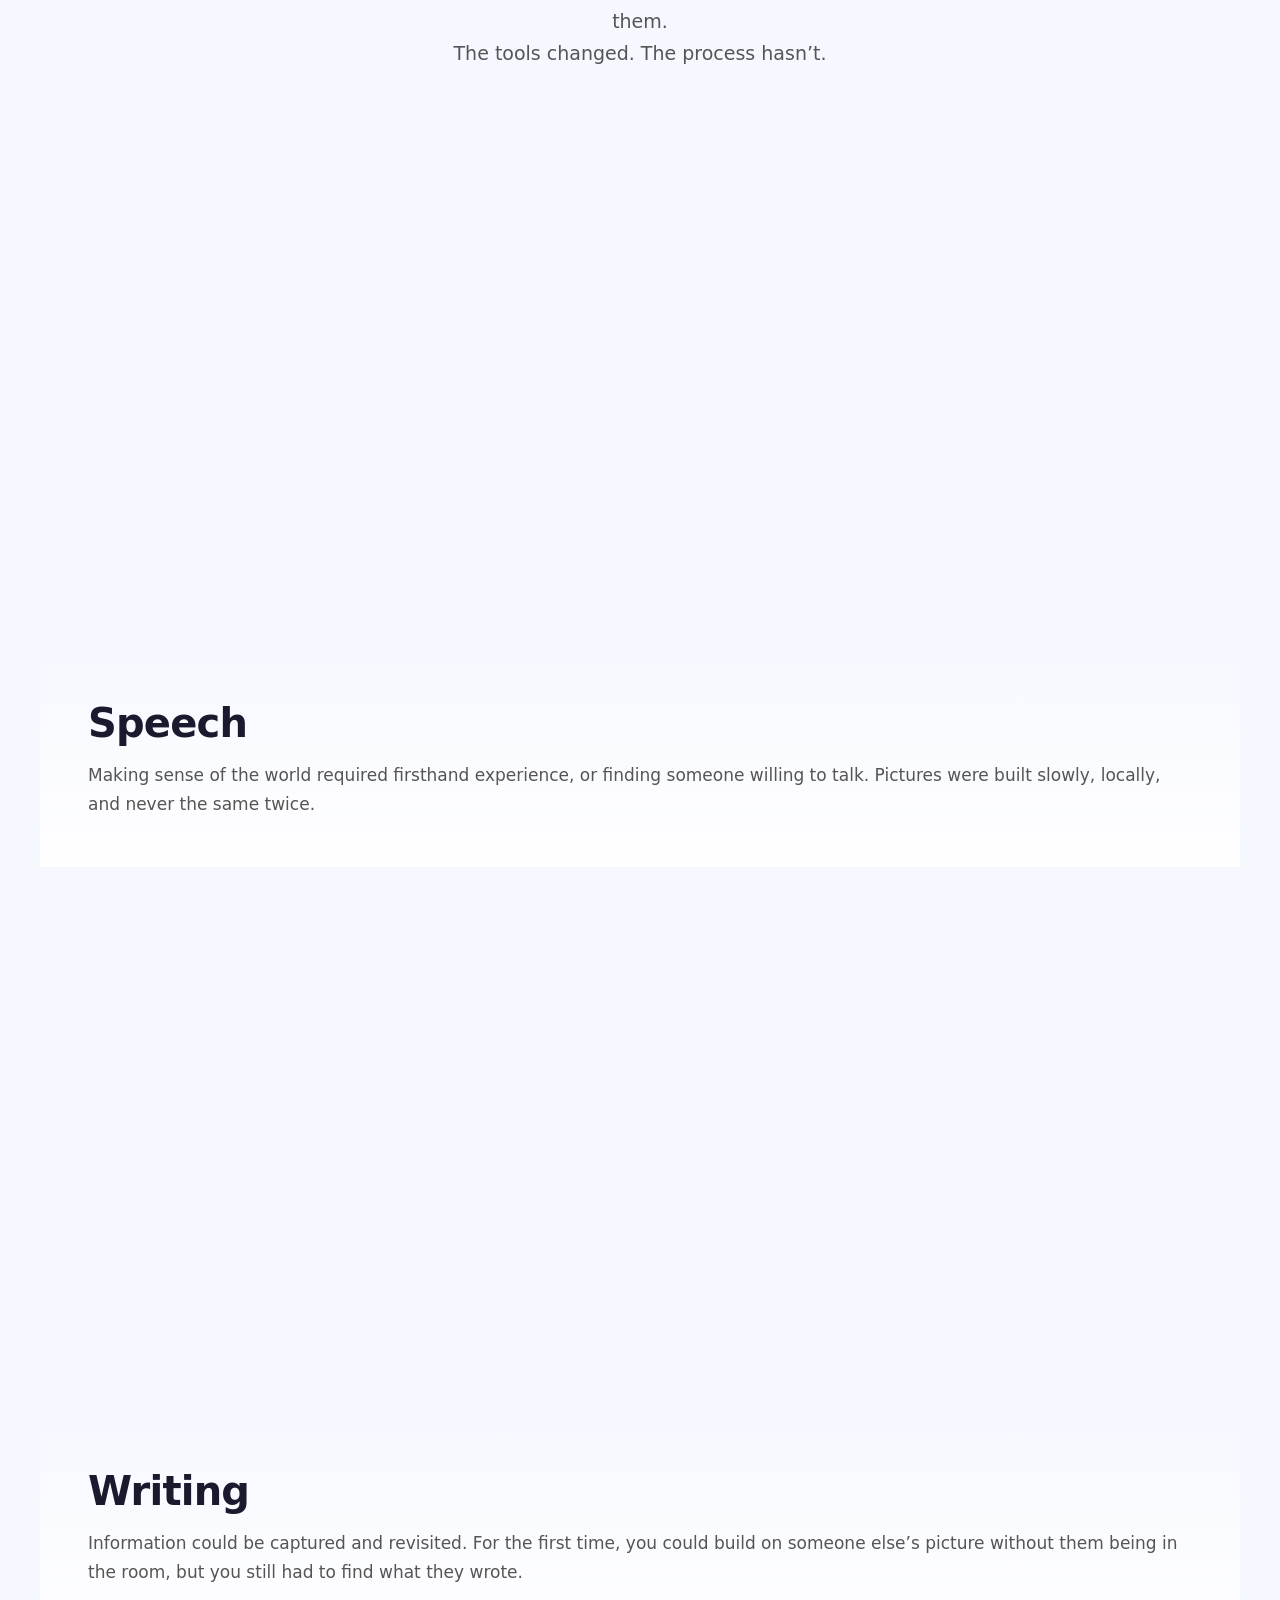
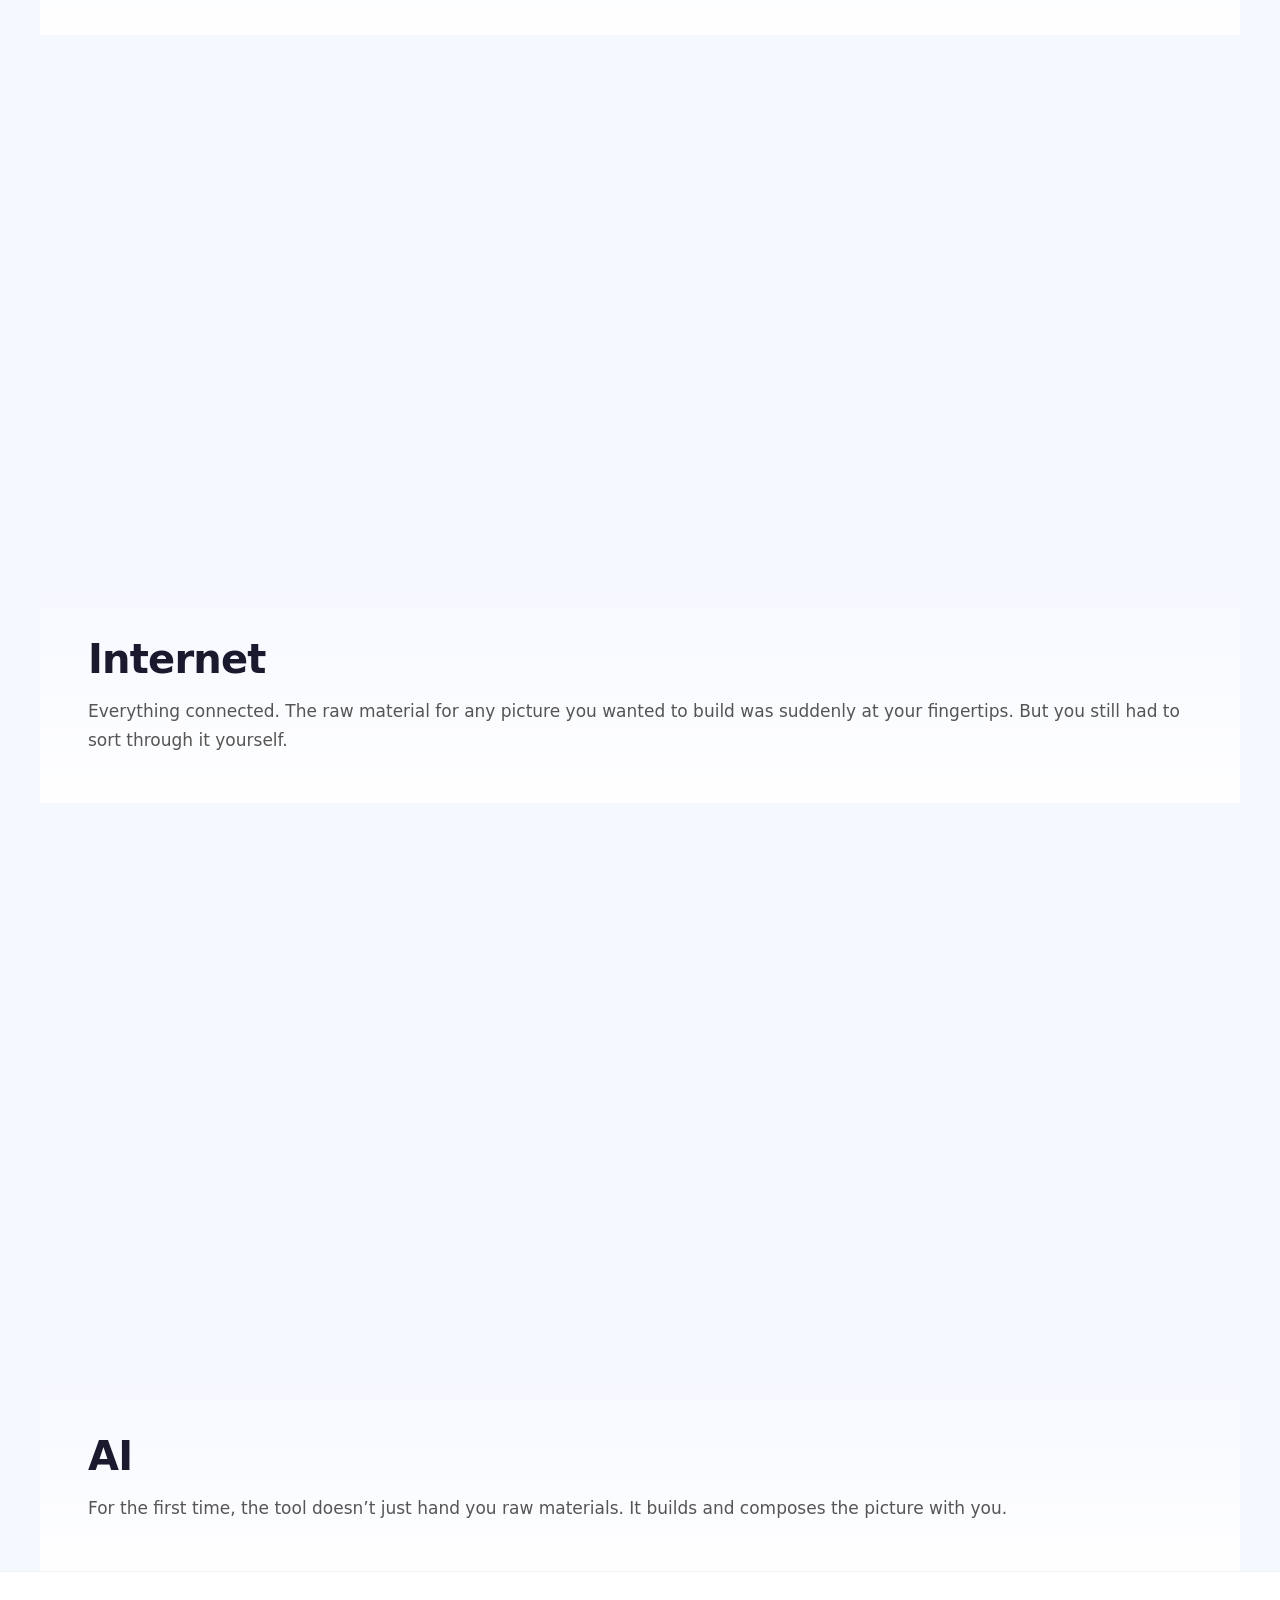
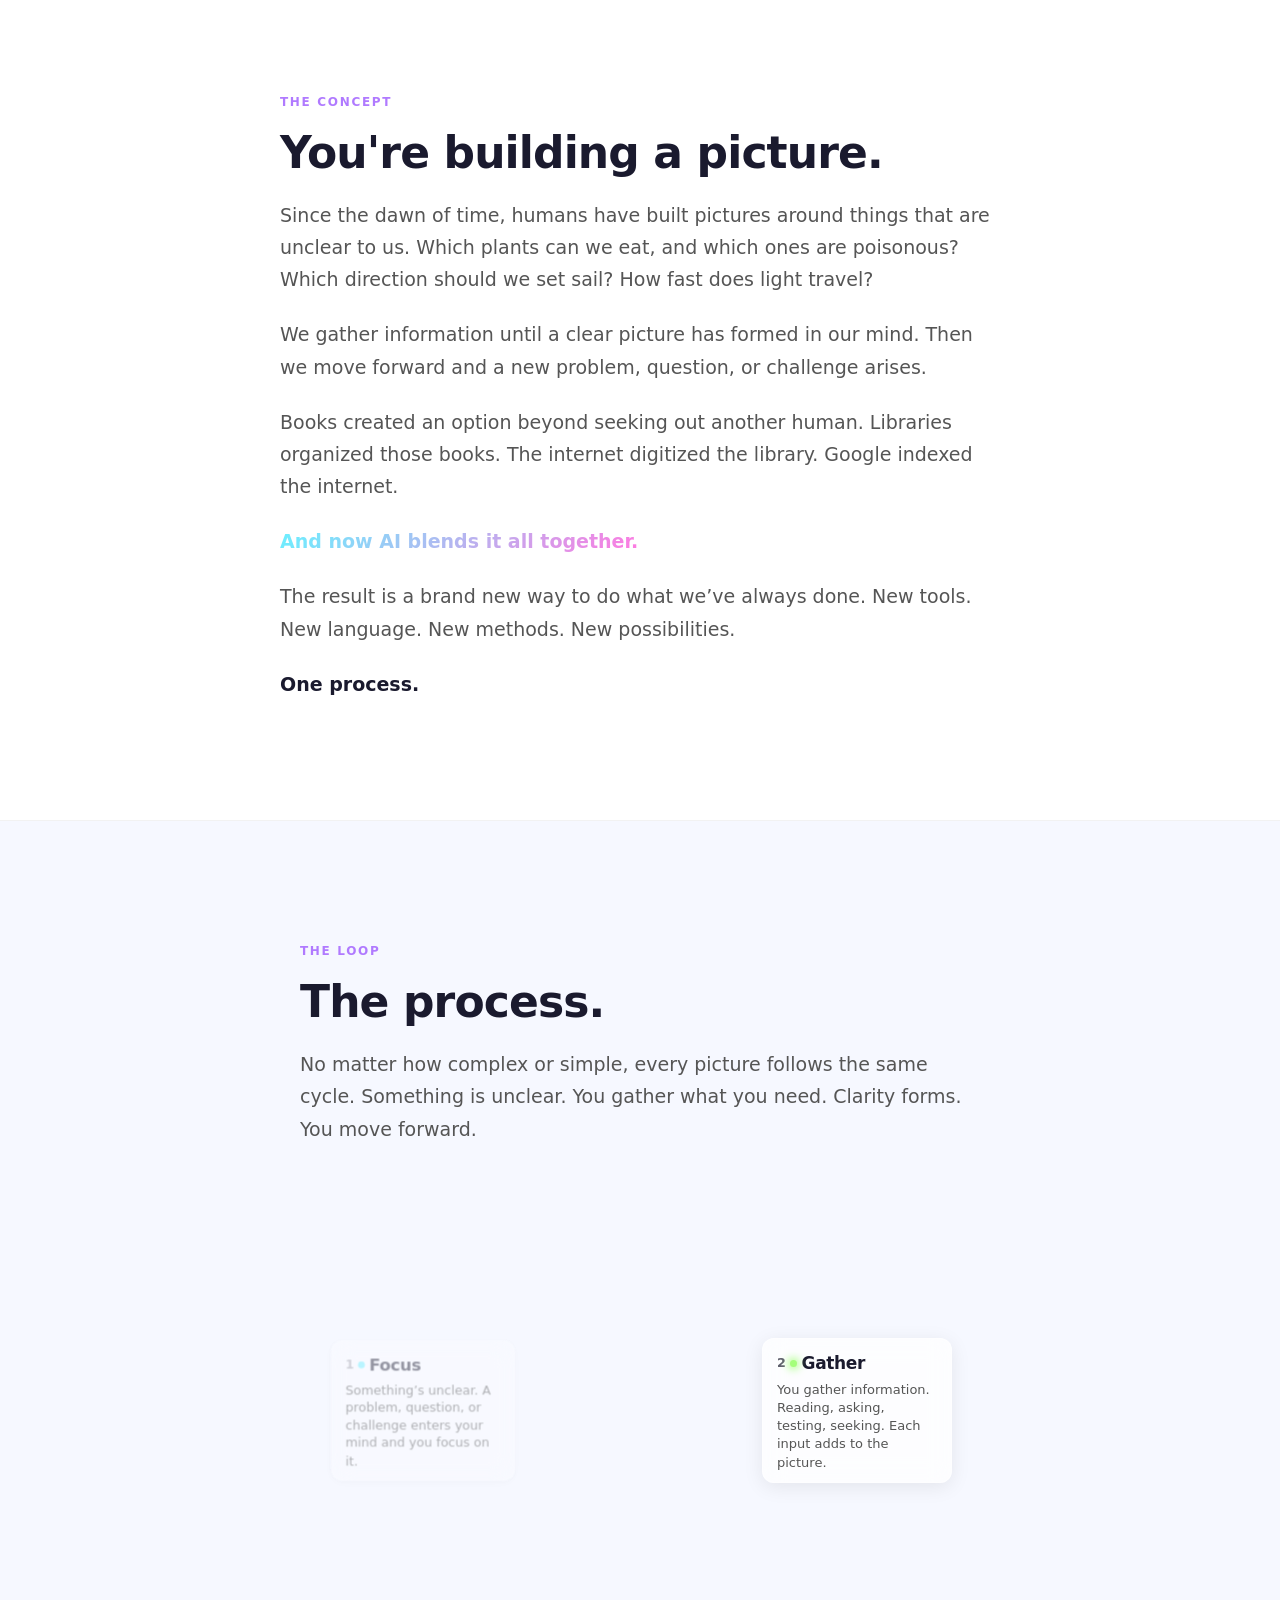
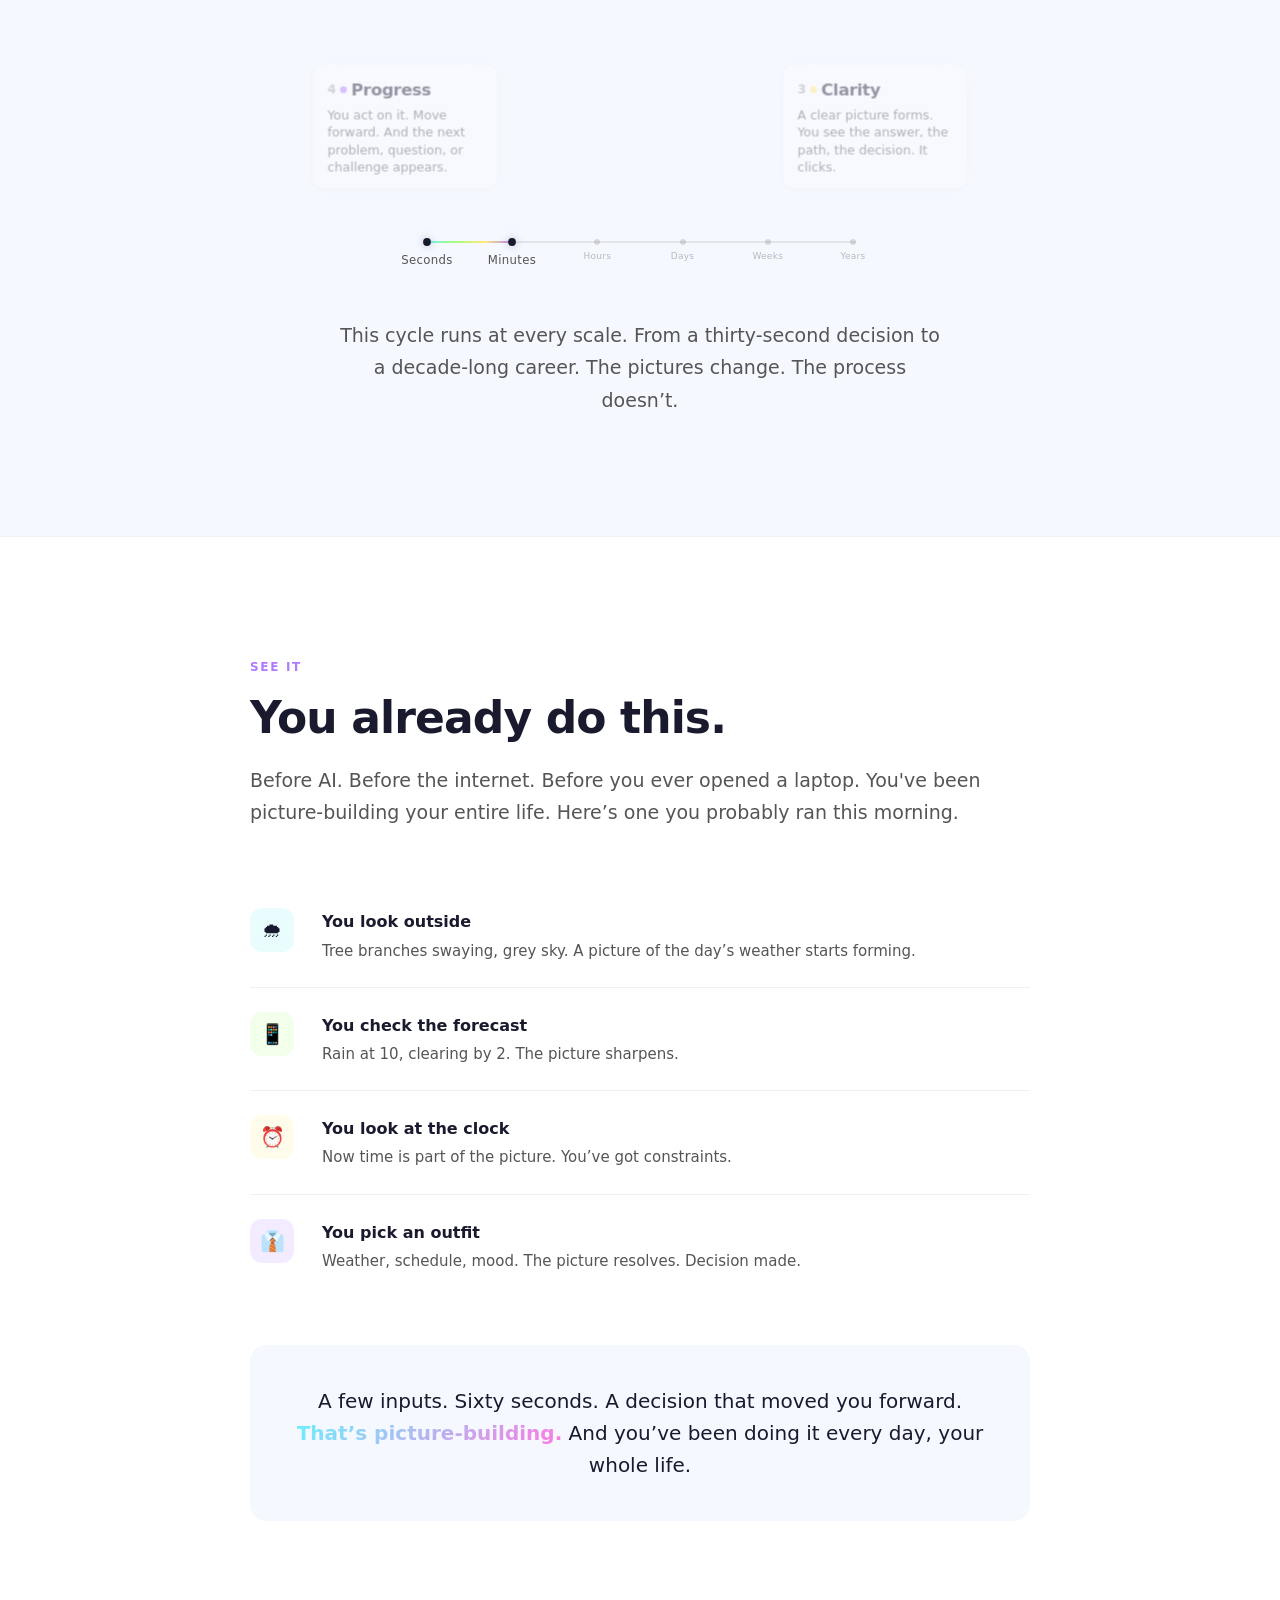
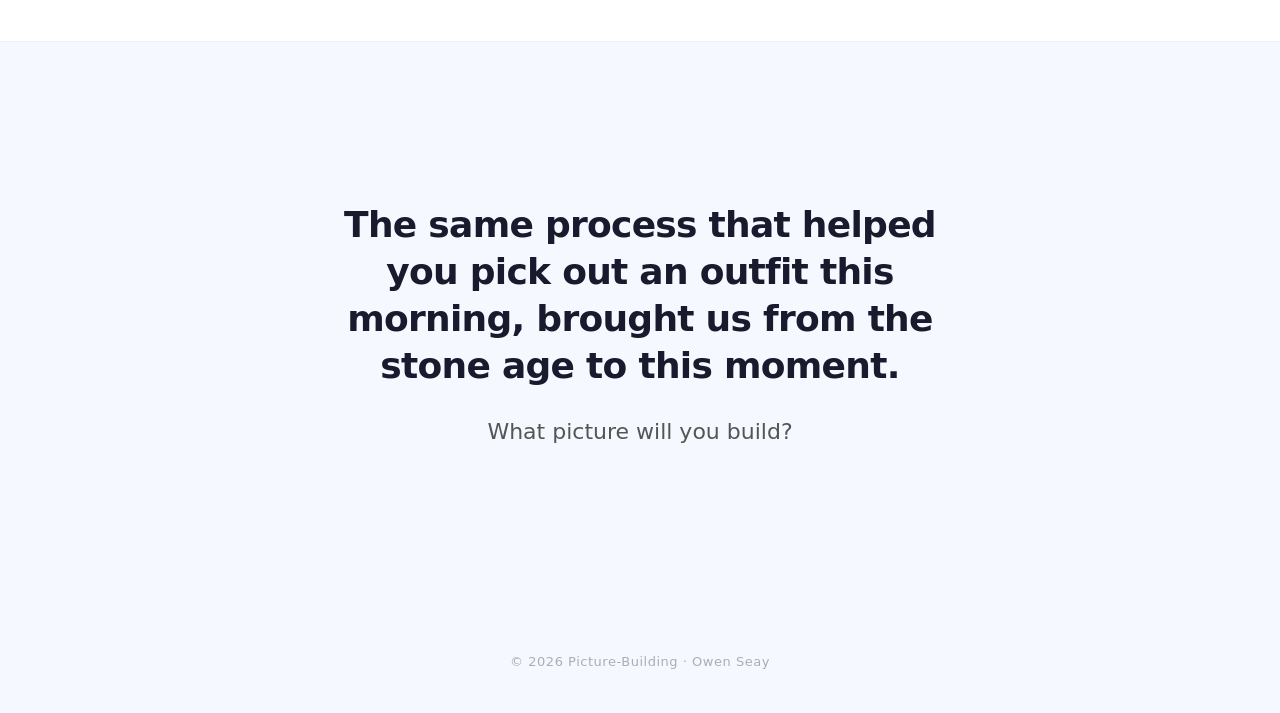
==== commit c27c5047: "Update picture-building: animation polish, mobile fix, copy tweaks - Added favicon - Fixed loop canv" ====
--- a/picture-building/index.html
+++ b/picture-building/index.html
@@ -11,6 +11,7 @@
   <meta name="twitter:card" content="summary_large_image" />
   <meta name="twitter:title" content="Picture-Building" />
   <meta name="twitter:description" content="You build pictures to make sense of things that matter to you. AI is just a new set of tools." />
+  <link rel="icon" href="data:image/svg+xml,<svg xmlns='http://www.w3.org/2000/svg' viewBox='0 0 100 100'><text y='.9em' font-size='90'>⚡</text></svg>">
   <style>
     :root {
       --bg: #f6f8ff;
@@ -1132,7 +1133,7 @@
         offCtx.restore();
 
         // Composite offscreen result onto main canvas
-        ctx.drawImage(offCanvas, 0, 0);
+        ctx.drawImage(offCanvas, 0, 0, W, H);
 
         // Head arrowhead — stout chevron pointing in the direction of travel
         const headColorT = normAngle(headAngle + Math.PI/2) / (Math.PI * 2);
